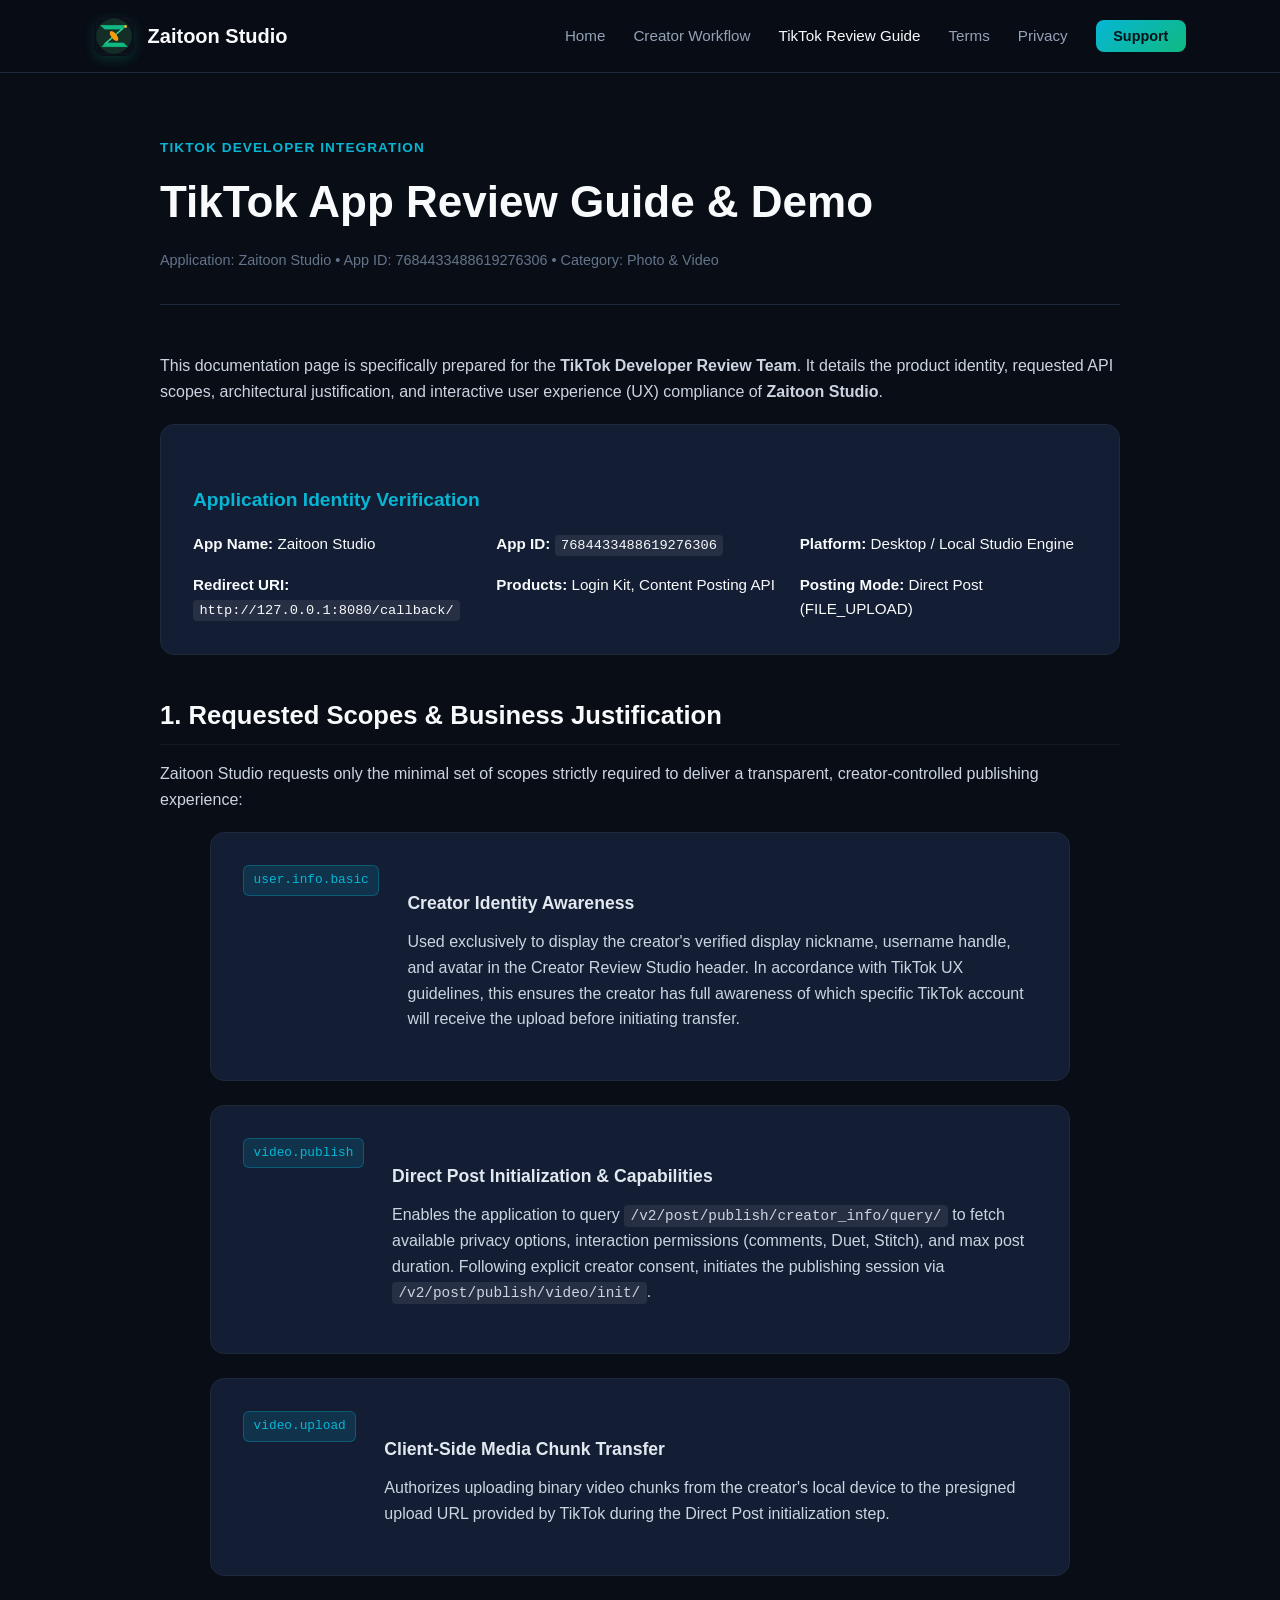
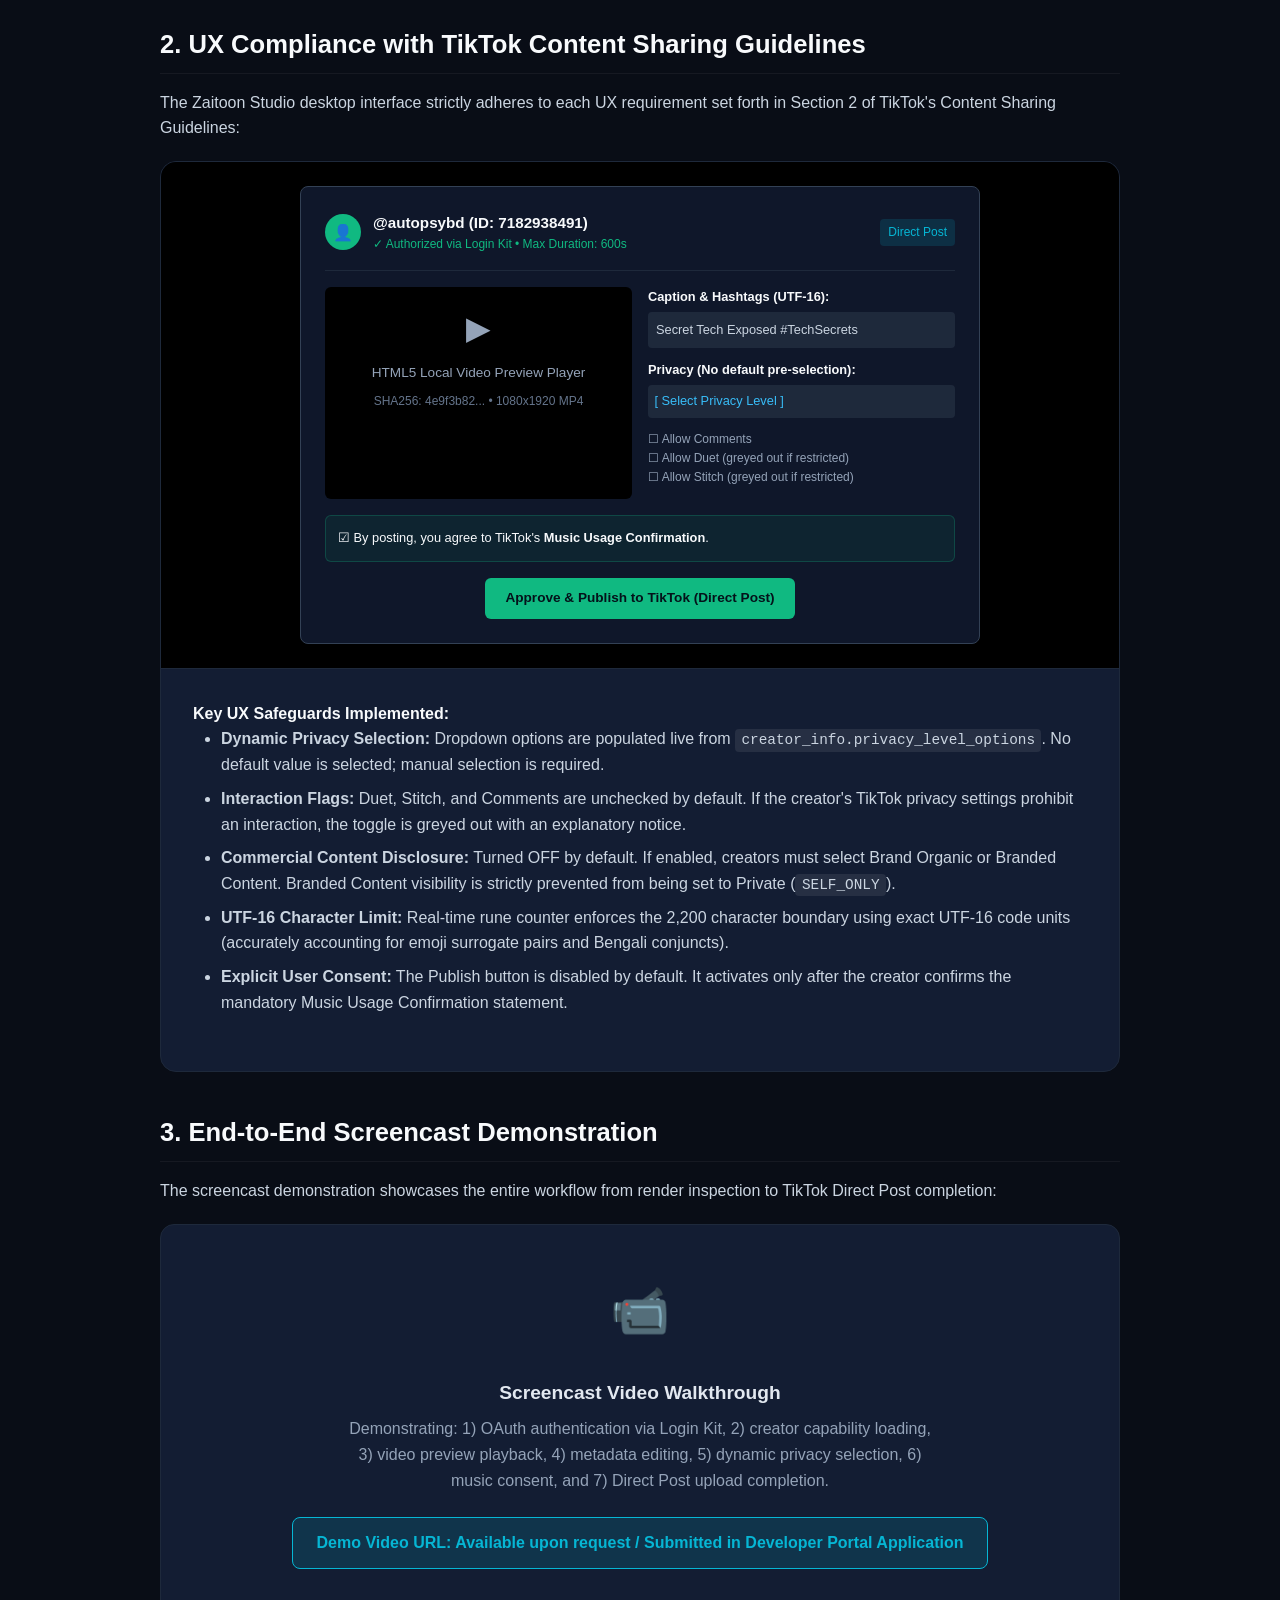
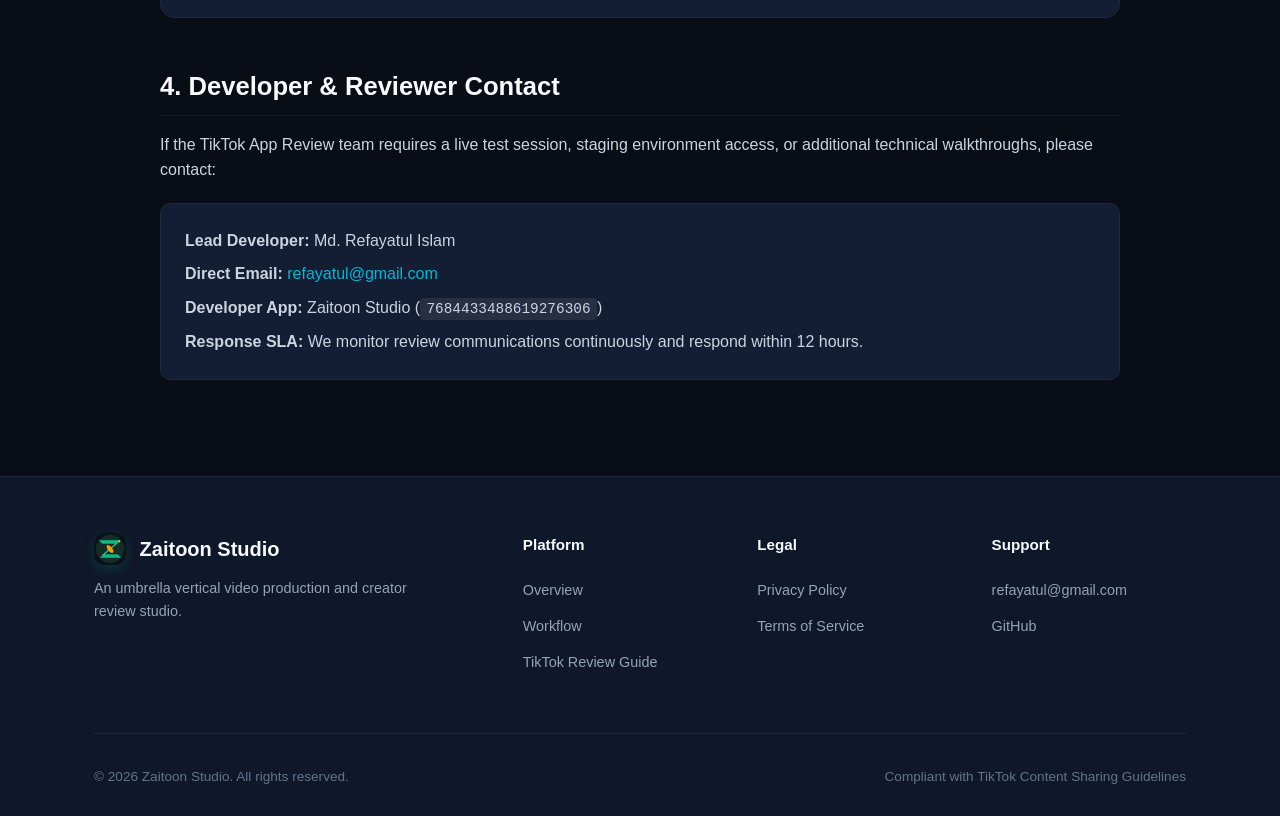
==== review/index.html @ 84d7c18d "feat: initial release of Zaitoon Studio official public website, Terms, Privacy, and TikTok Review h" ====
<!DOCTYPE html>
<html lang="en">
<head>
  <meta charset="UTF-8">
  <meta name="viewport" content="width=device-width, initial-scale=1.0">
  <title>TikTok App Review Guide & Demo — Zaitoon Studio</title>
  <meta name="description" content="Official TikTok App Review Guide, requested scopes justification, and creator review demonstration for Zaitoon Studio (App ID: 7684433488619276306).">
  <link rel="icon" type="image/png" href="/assets/zaitoon_studio_app_icon_1024.png">
  <link rel="stylesheet" href="/css/style.css">
</head>
<body>
  <header class="site-header">
    <div class="container nav-wrap">
      <a href="/" class="brand-link">
        <img src="/assets/zaitoon_studio_app_icon_1024.png" alt="Zaitoon Studio Logo" class="brand-icon">
        <span>Zaitoon Studio</span>
      </a>
      <button class="mobile-toggle" aria-label="Toggle navigation" aria-expanded="false">☰</button>
      <nav>
        <ul class="nav-links">
          <li><a href="/" class="nav-link">Home</a></li>
          <li><a href="/#workflow" class="nav-link">Creator Workflow</a></li>
          <li><a href="/review" class="nav-link active">TikTok Review Guide</a></li>
          <li><a href="/terms" class="nav-link">Terms</a></li>
          <li><a href="/privacy" class="nav-link">Privacy</a></li>
          <li><a href="/#contact" class="nav-link nav-btn">Support</a></li>
        </ul>
      </nav>
    </div>
  </header>

  <main class="container legal-content" style="max-width: 960px;">
    <div class="legal-header">
      <div class="section-tag">TikTok Developer Integration</div>
      <h1>TikTok App Review Guide & Demo</h1>
      <div class="updated-tag">Application: Zaitoon Studio • App ID: 7684433488619276306 • Category: Photo & Video</div>
    </div>

    <div class="legal-body">
      <p>
        This documentation page is specifically prepared for the <strong>TikTok Developer Review Team</strong>. It details the product identity, requested API scopes, architectural justification, and interactive user experience (UX) compliance of <strong>Zaitoon Studio</strong>.
      </p>

      <!-- App Details Card -->
      <div class="feature-card" style="margin-bottom: 2.5rem; background: var(--bg-card);">
        <h3 style="color: var(--accent-cyan); margin-bottom: 1rem;">Application Identity Verification</h3>
        <div style="display: grid; grid-template-columns: repeat(auto-fit, minmax(240px, 1fr)); gap: 1rem; font-size: 0.95rem;">
          <div><strong>App Name:</strong> Zaitoon Studio</div>
          <div><strong>App ID:</strong> <code>7684433488619276306</code></div>
          <div><strong>Platform:</strong> Desktop / Local Studio Engine</div>
          <div><strong>Redirect URI:</strong> <code>http://127.0.0.1:8080/callback/</code></div>
          <div><strong>Products:</strong> Login Kit, Content Posting API</div>
          <div><strong>Posting Mode:</strong> Direct Post (FILE_UPLOAD)</div>
        </div>
      </div>

      <!-- Scopes Justification -->
      <h2 id="scopes">1. Requested Scopes & Business Justification</h2>
      <p>
        Zaitoon Studio requests only the minimal set of scopes strictly required to deliver a transparent, creator-controlled publishing experience:
      </p>

      <div class="workflow-steps" style="margin-bottom: 3rem;">
        <div class="step-item">
          <span class="demo-scope-pill">user.info.basic</span>
          <div class="step-content">
            <h3 style="font-size: 1.1rem;">Creator Identity Awareness</h3>
            <p>
              Used exclusively to display the creator's verified display nickname, username handle, and avatar in the Creator Review Studio header. In accordance with TikTok UX guidelines, this ensures the creator has full awareness of which specific TikTok account will receive the upload before initiating transfer.
            </p>
          </div>
        </div>

        <div class="step-item">
          <span class="demo-scope-pill">video.publish</span>
          <div class="step-content">
            <h3 style="font-size: 1.1rem;">Direct Post Initialization & Capabilities</h3>
            <p>
              Enables the application to query <code>/v2/post/publish/creator_info/query/</code> to fetch available privacy options, interaction permissions (comments, Duet, Stitch), and max post duration. Following explicit creator consent, initiates the publishing session via <code>/v2/post/publish/video/init/</code>.
            </p>
          </div>
        </div>

        <div class="step-item">
          <span class="demo-scope-pill">video.upload</span>
          <div class="step-content">
            <h3 style="font-size: 1.1rem;">Client-Side Media Chunk Transfer</h3>
            <p>
              Authorizes uploading binary video chunks from the creator's local device to the presigned upload URL provided by TikTok during the Direct Post initialization step.
            </p>
          </div>
        </div>
      </div>

      <!-- UX Compliance Details -->
      <h2>2. UX Compliance with TikTok Content Sharing Guidelines</h2>
      <p>
        The Zaitoon Studio desktop interface strictly adheres to each UX requirement set forth in Section 2 of TikTok's Content Sharing Guidelines:
      </p>

      <div class="demo-card">
        <div class="demo-screen-mockup">
          <div style="background: #0f172a; border: 1px solid #334155; border-radius: 8px; padding: 1.5rem; width: 100%; max-width: 680px; text-align: left;">
            <div style="display: flex; justify-content: space-between; align-items: center; border-bottom: 1px solid #1e293b; padding-bottom: 1rem; margin-bottom: 1rem;">
              <div style="display: flex; align-items: center; gap: 0.75rem;">
                <div style="width: 36px; height: 36px; border-radius: 50%; background: #10b981; display: flex; align-items: center; justify-content: center;">👤</div>
                <div>
                  <div style="font-weight: 700; font-size: 0.95rem; color: #f8fafc;">@autopsybd (ID: 7182938491)</div>
                  <div style="font-size: 0.75rem; color: #10b981;">✓ Authorized via Login Kit • Max Duration: 600s</div>
                </div>
              </div>
              <span style="font-size: 0.75rem; background: rgba(6,182,212,0.15); color: #06b6d4; padding: 0.25rem 0.5rem; border-radius: 4px;">Direct Post</span>
            </div>
            
            <div style="display: grid; grid-template-columns: 1fr 1fr; gap: 1rem; font-size: 0.85rem;">
              <div style="background: #000; border-radius: 6px; padding: 1rem; text-align: center; color: #94a3b8;">
                <div style="font-size: 2rem; margin-bottom: 0.5rem;">▶</div>
                <div>HTML5 Local Video Preview Player</div>
                <div style="font-size: 0.75rem; color: #64748b; margin-top: 0.5rem;">SHA256: 4e9f3b82... • 1080x1920 MP4</div>
              </div>
              <div>
                <div style="margin-bottom: 0.75rem;">
                  <label style="display: block; font-weight: 600; font-size: 0.8rem; margin-bottom: 0.25rem;">Caption & Hashtags (UTF-16):</label>
                  <div style="background: #1e293b; padding: 0.5rem; border-radius: 4px; font-size: 0.8rem; color: #cbd5e1;">Secret Tech Exposed #TechSecrets</div>
                </div>
                <div style="margin-bottom: 0.75rem;">
                  <label style="display: block; font-weight: 600; font-size: 0.8rem; margin-bottom: 0.25rem;">Privacy (No default pre-selection):</label>
                  <div style="background: #1e293b; padding: 0.4rem; border-radius: 4px; font-size: 0.8rem; color: #38bdf8;">[ Select Privacy Level ]</div>
                </div>
                <div style="margin-bottom: 0.75rem; font-size: 0.75rem; color: #94a3b8;">
                  <div>☐ Allow Comments</div>
                  <div>☐ Allow Duet (greyed out if restricted)</div>
                  <div>☐ Allow Stitch (greyed out if restricted)</div>
                </div>
              </div>
            </div>

            <div style="background: rgba(16,185,129,0.08); border: 1px solid rgba(16,185,129,0.25); border-radius: 6px; padding: 0.75rem; margin-top: 1rem; font-size: 0.8rem;">
              ☑ By posting, you agree to TikTok's <strong>Music Usage Confirmation</strong>.
            </div>

            <div style="margin-top: 1rem; text-align: center;">
              <span style="display: inline-block; background: #10b981; color: #04121a; font-weight: 700; font-size: 0.85rem; padding: 0.6rem 1.25rem; border-radius: 6px;">
                Approve & Publish to TikTok (Direct Post)
              </span>
            </div>
          </div>
        </div>
        <div class="demo-details">
          <h4>Key UX Safeguards Implemented:</h4>
          <ul>
            <li><strong>Dynamic Privacy Selection:</strong> Dropdown options are populated live from <code>creator_info.privacy_level_options</code>. No default value is selected; manual selection is required.</li>
            <li><strong>Interaction Flags:</strong> Duet, Stitch, and Comments are unchecked by default. If the creator's TikTok privacy settings prohibit an interaction, the toggle is greyed out with an explanatory notice.</li>
            <li><strong>Commercial Content Disclosure:</strong> Turned OFF by default. If enabled, creators must select Brand Organic or Branded Content. Branded Content visibility is strictly prevented from being set to Private (<code>SELF_ONLY</code>).</li>
            <li><strong>UTF-16 Character Limit:</strong> Real-time rune counter enforces the 2,200 character boundary using exact UTF-16 code units (accurately accounting for emoji surrogate pairs and Bengali conjuncts).</li>
            <li><strong>Explicit User Consent:</strong> The Publish button is disabled by default. It activates only after the creator confirms the mandatory Music Usage Confirmation statement.</li>
          </ul>
        </div>
      </div>

      <!-- Screencast Demo Section -->
      <h2 id="demo-video">3. End-to-End Screencast Demonstration</h2>
      <p>
        The screencast demonstration showcases the entire workflow from render inspection to TikTok Direct Post completion:
      </p>

      <div class="feature-card" style="text-align: center; padding: 3rem 2rem; background: var(--bg-card); margin-bottom: 3rem;">
        <div style="font-size: 3rem; margin-bottom: 1rem;">📹</div>
        <h3 style="margin-bottom: 0.5rem;">Screencast Video Walkthrough</h3>
        <p style="color: var(--text-muted); max-width: 600px; margin: 0 auto 1.5rem;">
          Demonstrating: 1) OAuth authentication via Login Kit, 2) creator capability loading, 3) video preview playback, 4) metadata editing, 5) dynamic privacy selection, 6) music consent, and 7) Direct Post upload completion.
        </p>
        <div style="display: inline-block; background: rgba(6,182,212,0.15); border: 1px solid var(--accent-cyan); color: var(--accent-cyan); padding: 0.75rem 1.5rem; border-radius: 8px; font-weight: 600;">
          Demo Video URL: Available upon request / Submitted in Developer Portal Application
        </div>
      </div>

      <!-- Reviewer Contact -->
      <h2>4. Developer & Reviewer Contact</h2>
      <p>
        If the TikTok App Review team requires a live test session, staging environment access, or additional technical walkthroughs, please contact:
      </p>
      <div style="background: var(--bg-card); padding: 1.5rem; border-radius: 10px; border: 1px solid var(--border-color); margin-top: 1rem;">
        <p style="margin-bottom: 0.5rem;"><strong>Lead Developer:</strong> Md. Refayatul Islam</p>
        <p style="margin-bottom: 0.5rem;"><strong>Direct Email:</strong> <a href="mailto:refayatul@gmail.com">refayatul@gmail.com</a></p>
        <p style="margin-bottom: 0.5rem;"><strong>Developer App:</strong> Zaitoon Studio (<code>7684433488619276306</code>)</p>
        <p style="margin-bottom: 0;"><strong>Response SLA:</strong> We monitor review communications continuously and respond within 12 hours.</p>
      </div>
    </div>
  </main>

  <!-- Footer -->
  <footer class="site-footer">
    <div class="container">
      <div class="footer-grid">
        <div class="footer-brand">
          <div class="brand-link" style="margin-bottom: 0.75rem;">
            <img src="/assets/zaitoon_studio_app_icon_1024.png" alt="Zaitoon Studio" class="brand-icon" style="width: 32px; height: 32px;">
            <span>Zaitoon Studio</span>
          </div>
          <p>An umbrella vertical video production and creator review studio.</p>
        </div>

        <div class="footer-col">
          <h5>Platform</h5>
          <ul>
            <li><a href="/#overview">Overview</a></li>
            <li><a href="/#workflow">Workflow</a></li>
            <li><a href="/review">TikTok Review Guide</a></li>
          </ul>
        </div>

        <div class="footer-col">
          <h5>Legal</h5>
          <ul>
            <li><a href="/privacy">Privacy Policy</a></li>
            <li><a href="/terms">Terms of Service</a></li>
          </ul>
        </div>

        <div class="footer-col">
          <h5>Support</h5>
          <ul>
            <li><a href="mailto:refayatul@gmail.com">refayatul@gmail.com</a></li>
            <li><a href="https://github.com/Refayatul/zaitoon-studio" target="_blank" rel="noopener">GitHub</a></li>
          </ul>
        </div>
      </div>

      <div class="footer-bottom">
        <div>© 2026 Zaitoon Studio. All rights reserved.</div>
        <div>Compliant with TikTok Content Sharing Guidelines</div>
      </div>
    </div>
  </footer>

  <script src="/js/main.js"></script>
</body>
</html>
---- css/style.css ----
/* Zaitoon Studio — Modern Creator Suite Stylesheet */

:root {
  --bg-primary: #090d16;
  --bg-secondary: #0f172a;
  --bg-card: #131d33;
  --bg-card-hover: #1a2744;
  --border-color: #1e293b;
  --border-focus: #38bdf8;
  --text-main: #f8fafc;
  --text-muted: #94a3b8;
  --text-dim: #64748b;
  --accent-cyan: #06b6d4;
  --accent-emerald: #10b981;
  --accent-indigo: #6366f1;
  --accent-gradient: linear-gradient(135deg, #06b6d4 0%, #10b981 100%);
  --font-sans: -apple-system, BlinkMacSystemFont, "Segoe UI", Roboto, Helvetica, Arial, sans-serif;
  --font-mono: ui-monospace, SFMono-Regular, Menlo, Monaco, Consolas, monospace;
  --container-max: 1140px;
}

*, *::before, *::after {
  box-sizing: border-box;
  margin: 0;
  padding: 0;
}

body {
  background-color: var(--bg-primary);
  color: var(--text-main);
  font-family: var(--font-sans);
  line-height: 1.6;
  -webkit-font-smoothing: antialiased;
  min-height: 100vh;
  display: flex;
  flex-direction: column;
}

a {
  color: var(--accent-cyan);
  text-decoration: none;
  transition: color 0.2s ease;
}

a:hover {
  color: #38bdf8;
}

.container {
  width: 100%;
  max-width: var(--container-max);
  margin: 0 auto;
  padding: 0 1.5rem;
}

/* Header & Nav */
.site-header {
  background-color: rgba(9, 13, 22, 0.85);
  backdrop-filter: blur(12px);
  border-bottom: 1px solid var(--border-color);
  position: sticky;
  top: 0;
  z-index: 100;
}

.nav-wrap {
  display: flex;
  align-items: center;
  justify-content: space-between;
  height: 72px;
}

.brand-link {
  display: flex;
  align-items: center;
  gap: 0.85rem;
  font-weight: 700;
  font-size: 1.25rem;
  color: var(--text-main);
}

.brand-icon {
  width: 40px;
  height: 40px;
  border-radius: 10px;
  object-fit: cover;
  box-shadow: 0 4px 12px rgba(16, 185, 129, 0.2);
}

.nav-links {
  display: flex;
  align-items: center;
  gap: 1.75rem;
  list-style: none;
}

.nav-link {
  color: var(--text-muted);
  font-size: 0.95rem;
  font-weight: 500;
  transition: color 0.2s;
}

.nav-link:hover, .nav-link.active {
  color: var(--text-main);
}

.nav-btn {
  background: var(--accent-gradient);
  color: #04121a !important;
  font-weight: 600;
  padding: 0.5rem 1.1rem;
  border-radius: 8px;
  font-size: 0.9rem;
  transition: opacity 0.2s ease, transform 0.2s ease;
}

.nav-btn:hover {
  opacity: 0.95;
  transform: translateY(-1px);
}

.mobile-toggle {
  display: none;
  background: transparent;
  border: none;
  color: var(--text-main);
  font-size: 1.5rem;
  cursor: pointer;
}

/* Hero Section */
.hero-section {
  padding: 5rem 0 4rem;
  text-align: center;
  background: radial-gradient(circle at top, rgba(6, 182, 212, 0.12) 0%, transparent 65%);
}

.hero-badge {
  display: inline-flex;
  align-items: center;
  gap: 0.5rem;
  padding: 0.4rem 1rem;
  background: rgba(16, 185, 129, 0.1);
  border: 1px solid rgba(16, 185, 129, 0.3);
  border-radius: 999px;
  color: var(--accent-emerald);
  font-size: 0.85rem;
  font-weight: 600;
  margin-bottom: 1.5rem;
}

.hero-title {
  font-size: 3rem;
  font-weight: 800;
  line-height: 1.2;
  margin-bottom: 1.25rem;
  letter-spacing: -0.02em;
}

.gradient-text {
  background: var(--accent-gradient);
  -webkit-background-clip: text;
  -webkit-text-fill-color: transparent;
}

.hero-subtitle {
  font-size: 1.2rem;
  color: var(--text-muted);
  max-width: 740px;
  margin: 0 auto 2.25rem;
  font-weight: 400;
}

.hero-cta-group {
  display: flex;
  align-items: center;
  justify-content: center;
  gap: 1rem;
  flex-wrap: wrap;
}

.btn-primary {
  background: var(--accent-gradient);
  color: #04121a;
  font-weight: 700;
  padding: 0.85rem 1.85rem;
  border-radius: 10px;
  font-size: 1rem;
  transition: all 0.2s ease;
  display: inline-flex;
  align-items: center;
  gap: 0.5rem;
}

.btn-primary:hover {
  opacity: 0.95;
  transform: translateY(-2px);
  color: #04121a;
}

.btn-secondary {
  background: var(--bg-card);
  border: 1px solid var(--border-color);
  color: var(--text-main);
  font-weight: 600;
  padding: 0.85rem 1.85rem;
  border-radius: 10px;
  font-size: 1rem;
  transition: all 0.2s ease;
}

.btn-secondary:hover {
  background: var(--bg-card-hover);
  border-color: #334155;
  color: var(--text-main);
}

/* Feature Grid */
.section {
  padding: 4.5rem 0;
  border-top: 1px solid var(--border-color);
}

.section-header {
  text-align: center;
  margin-bottom: 3.5rem;
}

.section-tag {
  color: var(--accent-cyan);
  font-size: 0.85rem;
  font-weight: 700;
  text-transform: uppercase;
  letter-spacing: 0.08em;
  margin-bottom: 0.5rem;
}

.section-title {
  font-size: 2.2rem;
  font-weight: 700;
  margin-bottom: 0.75rem;
  letter-spacing: -0.01em;
}

.section-desc {
  color: var(--text-muted);
  font-size: 1.05rem;
  max-width: 650px;
  margin: 0 auto;
}

.grid-3 {
  display: grid;
  grid-template-columns: repeat(auto-fit, minmax(320px, 1fr));
  gap: 1.75rem;
}

.grid-2 {
  display: grid;
  grid-template-columns: repeat(auto-fit, minmax(400px, 1fr));
  gap: 2rem;
}

.feature-card {
  background: var(--bg-card);
  border: 1px solid var(--border-color);
  border-radius: 14px;
  padding: 2rem;
  transition: transform 0.2s ease, border-color 0.2s ease;
}

.feature-card:hover {
  transform: translateY(-4px);
  border-color: rgba(6, 182, 212, 0.4);
}

.card-icon {
  width: 48px;
  height: 48px;
  border-radius: 12px;
  background: rgba(6, 182, 212, 0.1);
  display: flex;
  align-items: center;
  justify-content: center;
  font-size: 1.5rem;
  margin-bottom: 1.25rem;
}

.feature-card h3 {
  font-size: 1.25rem;
  margin-bottom: 0.6rem;
  color: var(--text-main);
}

.feature-card p {
  color: var(--text-muted);
  font-size: 0.95rem;
}

/* Workflow Step List */
.workflow-steps {
  display: flex;
  flex-direction: column;
  gap: 1.5rem;
  max-width: 860px;
  margin: 0 auto;
}

.step-item {
  display: flex;
  gap: 1.5rem;
  background: var(--bg-card);
  border: 1px solid var(--border-color);
  border-radius: 14px;
  padding: 1.75rem;
  align-items: flex-start;
}

.step-number {
  background: var(--accent-gradient);
  color: #04121a;
  font-weight: 800;
  width: 40px;
  height: 40px;
  border-radius: 10px;
  display: flex;
  align-items: center;
  justify-content: center;
  flex-shrink: 0;
  font-size: 1.1rem;
}

.step-content h3 {
  font-size: 1.2rem;
  margin-bottom: 0.4rem;
}

.step-content p {
  color: var(--text-muted);
  font-size: 0.95rem;
}

/* Compliance Badge Box */
.compliance-box {
  background: rgba(16, 185, 129, 0.05);
  border: 1px solid rgba(16, 185, 129, 0.25);
  border-radius: 14px;
  padding: 2.25rem;
  margin-top: 3rem;
  display: flex;
  align-items: center;
  gap: 2rem;
}

.compliance-icon {
  font-size: 3rem;
  flex-shrink: 0;
}

.compliance-info h4 {
  font-size: 1.3rem;
  color: var(--accent-emerald);
  margin-bottom: 0.5rem;
}

.compliance-info p {
  color: var(--text-muted);
  font-size: 0.95rem;
}

/* Legal & Doc Layout */
.legal-content {
  padding: 4rem 0 6rem;
  max-width: 820px;
  margin: 0 auto;
}

.legal-header {
  margin-bottom: 3rem;
  border-bottom: 1px solid var(--border-color);
  padding-bottom: 2rem;
}

.legal-header h1 {
  font-size: 2.75rem;
  font-weight: 800;
  margin-bottom: 0.75rem;
}

.legal-header .updated-tag {
  color: var(--text-dim);
  font-size: 0.9rem;
}

.legal-body h2 {
  font-size: 1.6rem;
  margin: 2.5rem 0 1rem;
  color: var(--text-main);
  border-bottom: 1px solid rgba(255, 255, 255, 0.05);
  padding-bottom: 0.5rem;
}

.legal-body h3 {
  font-size: 1.2rem;
  margin: 1.75rem 0 0.75rem;
  color: #e2e8f0;
}

.legal-body p {
  color: #cbd5e1;
  font-size: 1rem;
  margin-bottom: 1.25rem;
}

.legal-body ul, .legal-body ol {
  margin-bottom: 1.5rem;
  padding-left: 1.75rem;
  color: #cbd5e1;
}

.legal-body li {
  margin-bottom: 0.5rem;
}

.legal-body code {
  font-family: var(--font-mono);
  background: rgba(255, 255, 255, 0.08);
  padding: 0.2rem 0.4rem;
  border-radius: 4px;
  font-size: 0.9em;
}

/* Review Demonstration Page UI */
.demo-card {
  background: var(--bg-card);
  border: 1px solid var(--border-color);
  border-radius: 16px;
  overflow: hidden;
  margin-bottom: 2.5rem;
}

.demo-screen-mockup {
  background: #000;
  padding: 1.5rem;
  border-bottom: 1px solid var(--border-color);
  display: flex;
  justify-content: center;
}

.demo-screen-mockup img, .demo-screen-mockup video {
  max-width: 100%;
  border-radius: 8px;
  box-shadow: 0 12px 36px rgba(0,0,0,0.6);
}

.demo-details {
  padding: 2rem;
}

.demo-scope-pill {
  display: inline-block;
  background: rgba(6, 182, 212, 0.15);
  color: var(--accent-cyan);
  border: 1px solid rgba(6, 182, 212, 0.3);
  font-family: var(--font-mono);
  font-size: 0.8rem;
  padding: 0.25rem 0.6rem;
  border-radius: 6px;
  margin: 0.25rem;
}

/* Contact Box */
.contact-box {
  background: var(--bg-card);
  border: 1px solid var(--border-color);
  border-radius: 14px;
  padding: 2.5rem;
  text-align: center;
  max-width: 680px;
  margin: 0 auto;
}

/* Footer */
.site-footer {
  margin-top: auto;
  background: var(--bg-secondary);
  border-top: 1px solid var(--border-color);
  padding: 3.5rem 0 2rem;
}

.footer-grid {
  display: grid;
  grid-template-columns: 2fr 1fr 1fr 1fr;
  gap: 2.5rem;
  margin-bottom: 3rem;
}

.footer-brand p {
  color: var(--text-muted);
  font-size: 0.9rem;
  margin-top: 0.75rem;
  max-width: 320px;
}

.footer-col h5 {
  color: var(--text-main);
  font-size: 0.95rem;
  font-weight: 700;
  margin-bottom: 1.25rem;
}

.footer-col ul {
  list-style: none;
}

.footer-col li {
  margin-bottom: 0.65rem;
}

.footer-col a {
  color: var(--text-muted);
  font-size: 0.9rem;
}

.footer-col a:hover {
  color: var(--text-main);
}

.footer-bottom {
  border-top: 1px solid var(--border-color);
  padding-top: 2rem;
  display: flex;
  justify-content: space-between;
  align-items: center;
  color: var(--text-dim);
  font-size: 0.85rem;
}

/* Mobile Responsive */
@media (max-width: 768px) {
  .hero-title {
    font-size: 2.25rem;
  }
  .nav-links {
    display: none;
    position: absolute;
    top: 72px;
    left: 0;
    width: 100%;
    background: var(--bg-secondary);
    border-bottom: 1px solid var(--border-color);
    flex-direction: column;
    padding: 1.5rem;
    gap: 1.25rem;
  }
  .nav-links.open {
    display: flex;
  }
  .mobile-toggle {
    display: block;
  }
  .footer-grid {
    grid-template-columns: 1fr;
    gap: 2rem;
  }
  .footer-bottom {
    flex-direction: column;
    gap: 1rem;
    text-align: center;
  }
  .compliance-box {
    flex-direction: column;
    text-align: center;
  }
}
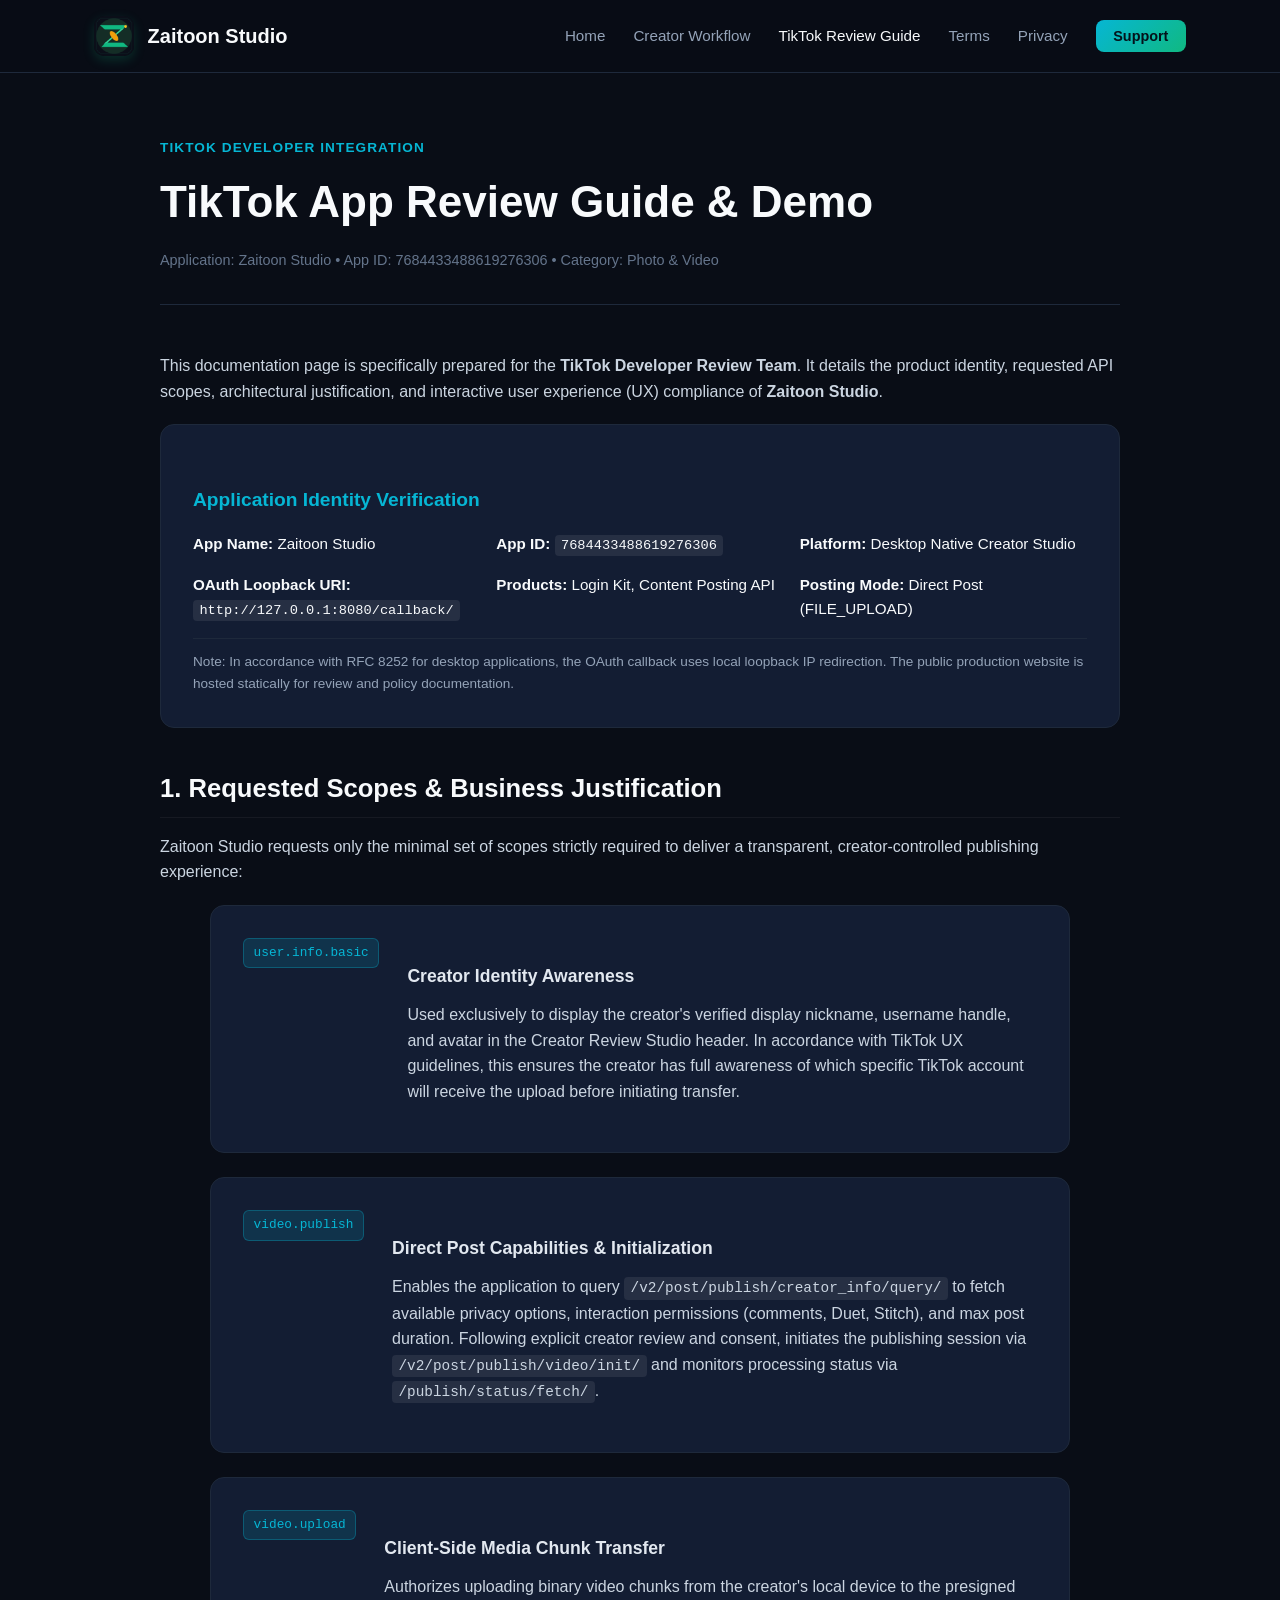
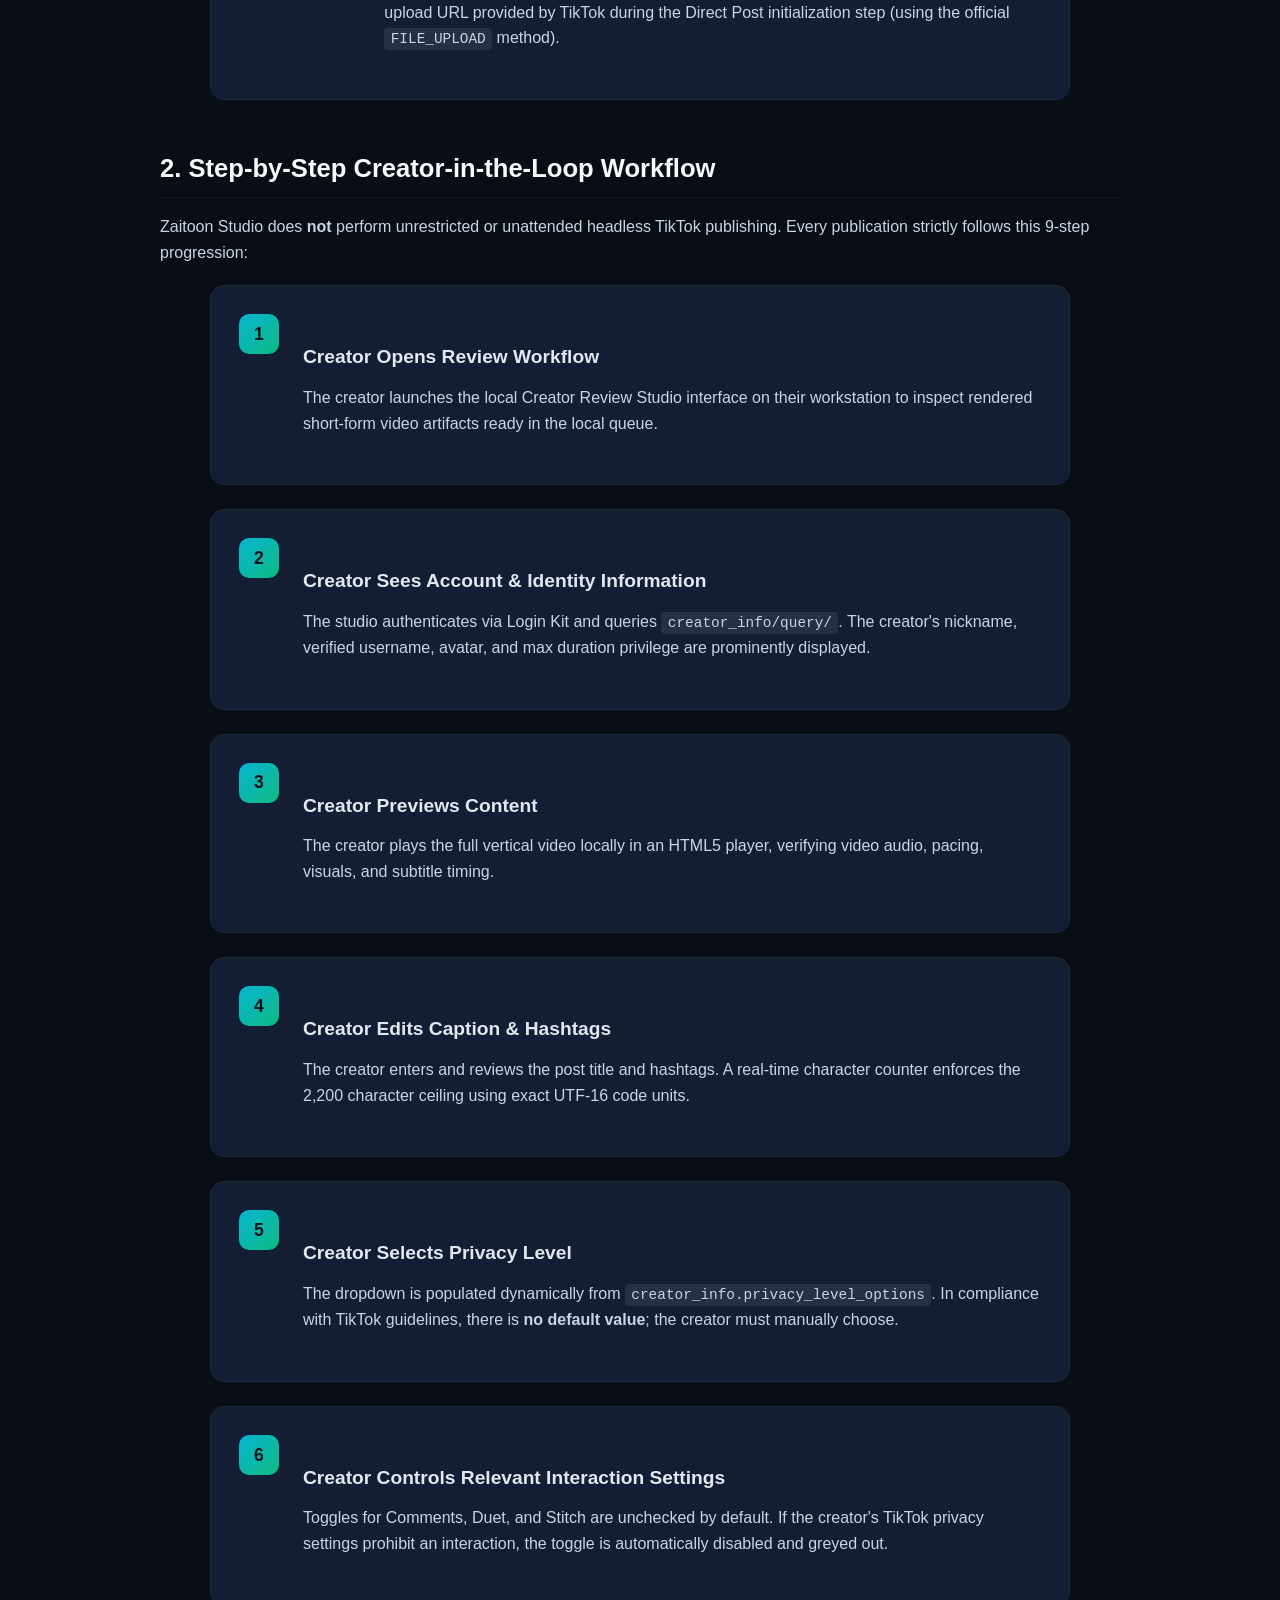
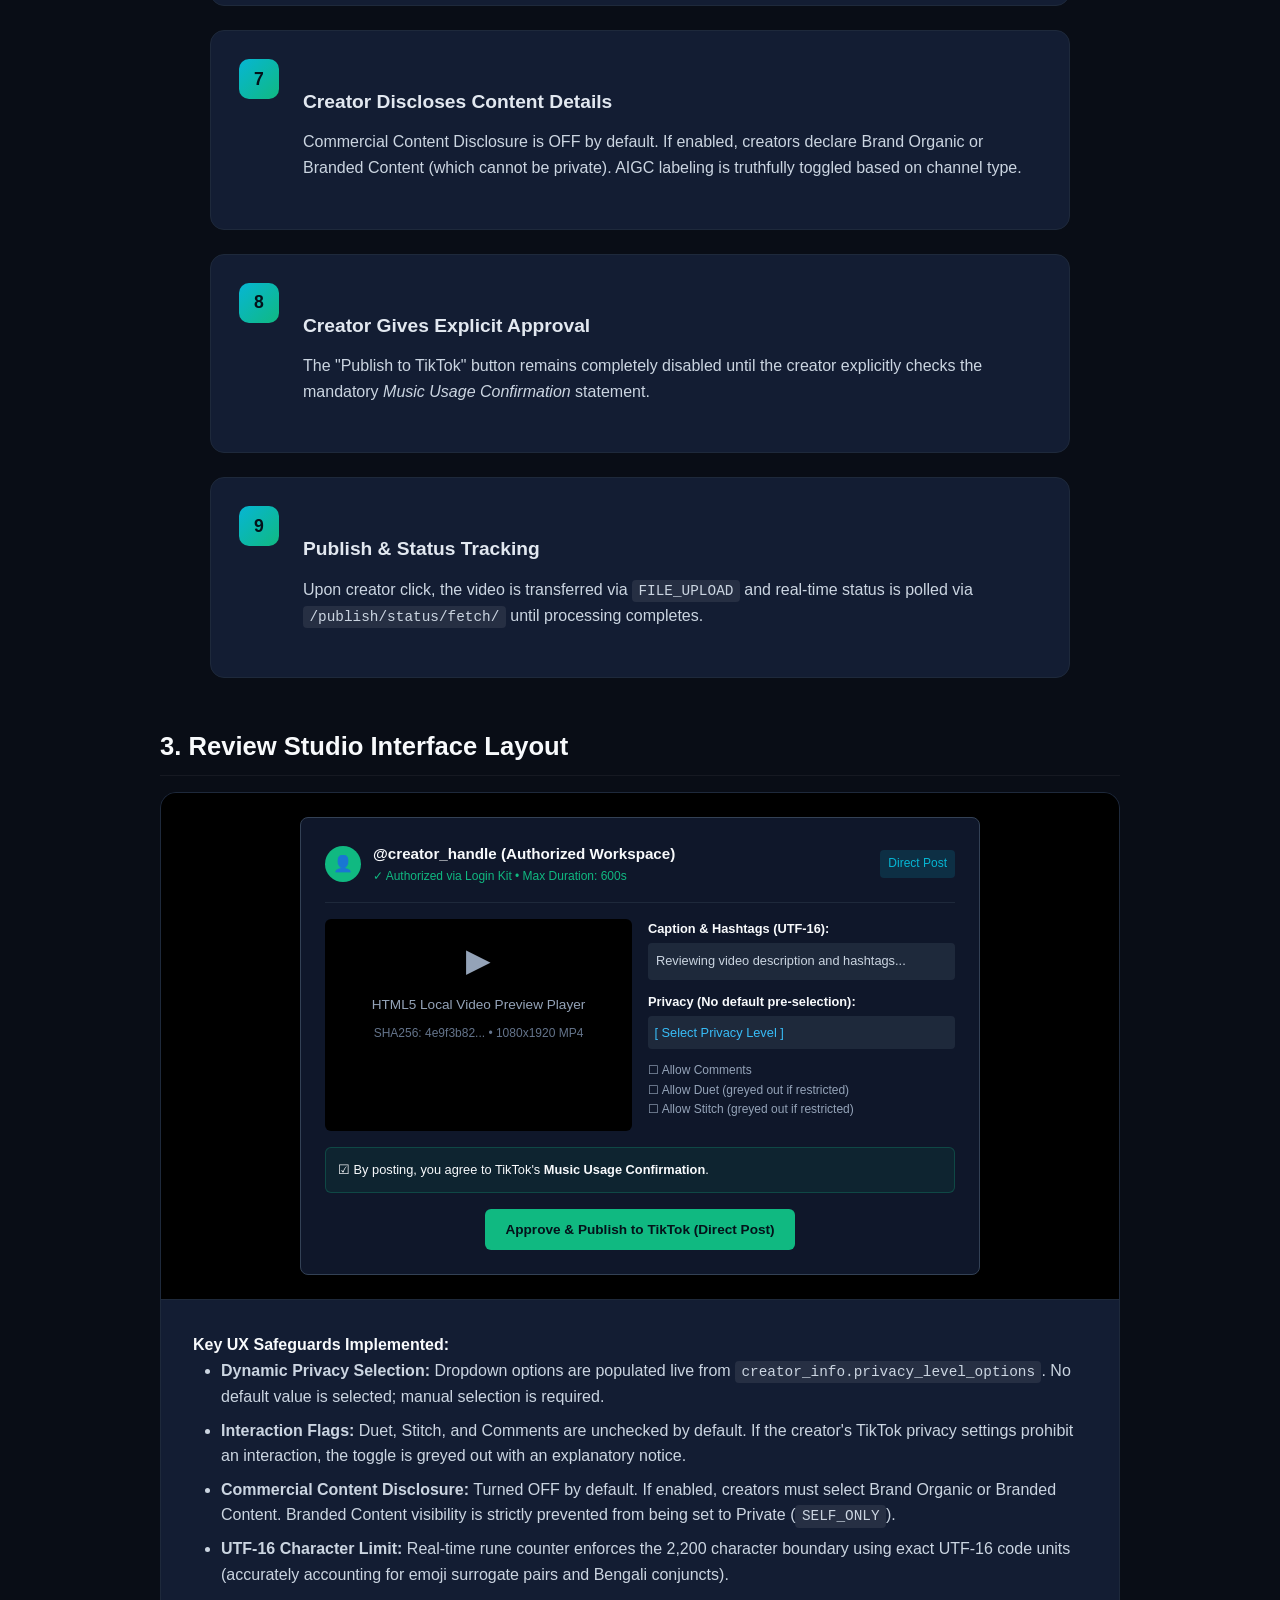
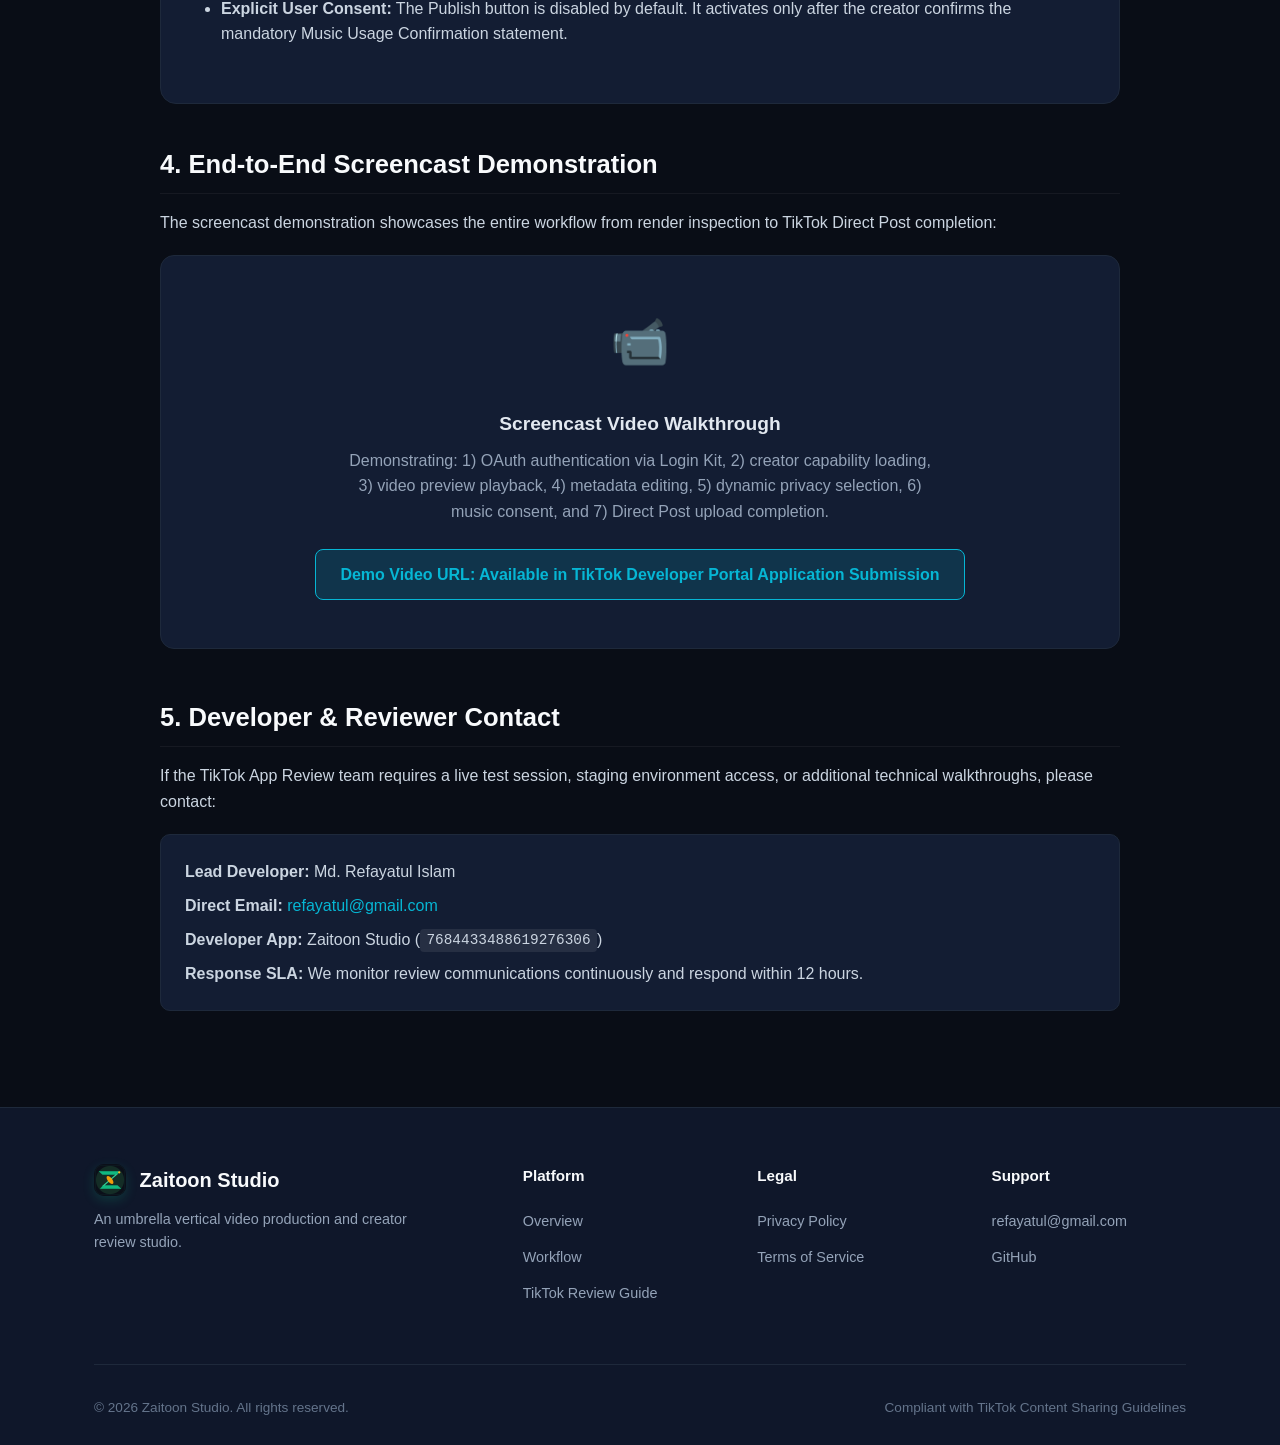
==== commit bf0a8107: "feat: complete TikTok reviewer guide, clean routing, and 7-suite verification" ====
--- a/review/index.html
+++ b/review/index.html
@@ -47,10 +47,13 @@
         <div style="display: grid; grid-template-columns: repeat(auto-fit, minmax(240px, 1fr)); gap: 1rem; font-size: 0.95rem;">
           <div><strong>App Name:</strong> Zaitoon Studio</div>
           <div><strong>App ID:</strong> <code>7684433488619276306</code></div>
-          <div><strong>Platform:</strong> Desktop / Local Studio Engine</div>
-          <div><strong>Redirect URI:</strong> <code>http://127.0.0.1:8080/callback/</code></div>
+          <div><strong>Platform:</strong> Desktop Native Creator Studio</div>
+          <div><strong>OAuth Loopback URI:</strong> <code>http://127.0.0.1:8080/callback/</code></div>
           <div><strong>Products:</strong> Login Kit, Content Posting API</div>
           <div><strong>Posting Mode:</strong> Direct Post (FILE_UPLOAD)</div>
+        </div>
+        <div style="margin-top: 1rem; padding-top: 0.75rem; border-top: 1px solid var(--border-color); font-size: 0.85rem; color: var(--text-muted);">
+          Note: In accordance with RFC 8252 for desktop applications, the OAuth callback uses local loopback IP redirection. The public production website is hosted statically for review and policy documentation.
         </div>
       </div>
 
@@ -74,9 +77,9 @@
         <div class="step-item">
           <span class="demo-scope-pill">video.publish</span>
           <div class="step-content">
-            <h3 style="font-size: 1.1rem;">Direct Post Initialization & Capabilities</h3>
+            <h3 style="font-size: 1.1rem;">Direct Post Capabilities & Initialization</h3>
             <p>
-              Enables the application to query <code>/v2/post/publish/creator_info/query/</code> to fetch available privacy options, interaction permissions (comments, Duet, Stitch), and max post duration. Following explicit creator consent, initiates the publishing session via <code>/v2/post/publish/video/init/</code>.
+              Enables the application to query <code>/v2/post/publish/creator_info/query/</code> to fetch available privacy options, interaction permissions (comments, Duet, Stitch), and max post duration. Following explicit creator review and consent, initiates the publishing session via <code>/v2/post/publish/video/init/</code> and monitors processing status via <code>/publish/status/fetch/</code>.
             </p>
           </div>
         </div>
@@ -86,18 +89,94 @@
           <div class="step-content">
             <h3 style="font-size: 1.1rem;">Client-Side Media Chunk Transfer</h3>
             <p>
-              Authorizes uploading binary video chunks from the creator's local device to the presigned upload URL provided by TikTok during the Direct Post initialization step.
+              Authorizes uploading binary video chunks from the creator's local device to the presigned upload URL provided by TikTok during the Direct Post initialization step (using the official <code>FILE_UPLOAD</code> method).
             </p>
           </div>
         </div>
       </div>
 
-      <!-- UX Compliance Details -->
-      <h2>2. UX Compliance with TikTok Content Sharing Guidelines</h2>
-      <p>
-        The Zaitoon Studio desktop interface strictly adheres to each UX requirement set forth in Section 2 of TikTok's Content Sharing Guidelines:
-      </p>
-
+      <!-- The 9-Step Creator-in-the-Loop Progression -->
+      <h2>2. Step-by-Step Creator-in-the-Loop Workflow</h2>
+      <p>
+        Zaitoon Studio does <strong>not</strong> perform unrestricted or unattended headless TikTok publishing. Every publication strictly follows this 9-step progression:
+      </p>
+
+      <div class="workflow-steps" style="margin-bottom: 3rem;">
+        <div class="step-item">
+          <div class="step-number">1</div>
+          <div class="step-content">
+            <h3>Creator Opens Review Workflow</h3>
+            <p>The creator launches the local Creator Review Studio interface on their workstation to inspect rendered short-form video artifacts ready in the local queue.</p>
+          </div>
+        </div>
+
+        <div class="step-item">
+          <div class="step-number">2</div>
+          <div class="step-content">
+            <h3>Creator Sees Account & Identity Information</h3>
+            <p>The studio authenticates via Login Kit and queries <code>creator_info/query/</code>. The creator's nickname, verified username, avatar, and max duration privilege are prominently displayed.</p>
+          </div>
+        </div>
+
+        <div class="step-item">
+          <div class="step-number">3</div>
+          <div class="step-content">
+            <h3>Creator Previews Content</h3>
+            <p>The creator plays the full vertical video locally in an HTML5 player, verifying video audio, pacing, visuals, and subtitle timing.</p>
+          </div>
+        </div>
+
+        <div class="step-item">
+          <div class="step-number">4</div>
+          <div class="step-content">
+            <h3>Creator Edits Caption & Hashtags</h3>
+            <p>The creator enters and reviews the post title and hashtags. A real-time character counter enforces the 2,200 character ceiling using exact UTF-16 code units.</p>
+          </div>
+        </div>
+
+        <div class="step-item">
+          <div class="step-number">5</div>
+          <div class="step-content">
+            <h3>Creator Selects Privacy Level</h3>
+            <p>The dropdown is populated dynamically from <code>creator_info.privacy_level_options</code>. In compliance with TikTok guidelines, there is <strong>no default value</strong>; the creator must manually choose.</p>
+          </div>
+        </div>
+
+        <div class="step-item">
+          <div class="step-number">6</div>
+          <div class="step-content">
+            <h3>Creator Controls Relevant Interaction Settings</h3>
+            <p>Toggles for Comments, Duet, and Stitch are unchecked by default. If the creator's TikTok privacy settings prohibit an interaction, the toggle is automatically disabled and greyed out.</p>
+          </div>
+        </div>
+
+        <div class="step-item">
+          <div class="step-number">7</div>
+          <div class="step-content">
+            <h3>Creator Discloses Content Details</h3>
+            <p>Commercial Content Disclosure is OFF by default. If enabled, creators declare Brand Organic or Branded Content (which cannot be private). AIGC labeling is truthfully toggled based on channel type.</p>
+          </div>
+        </div>
+
+        <div class="step-item">
+          <div class="step-number">8</div>
+          <div class="step-content">
+            <h3>Creator Gives Explicit Approval</h3>
+            <p>The "Publish to TikTok" button remains completely disabled until the creator explicitly checks the mandatory <em>Music Usage Confirmation</em> statement.</p>
+          </div>
+        </div>
+
+        <div class="step-item">
+          <div class="step-number">9</div>
+          <div class="step-content">
+            <h3>Publish & Status Tracking</h3>
+            <p>Upon creator click, the video is transferred via <code>FILE_UPLOAD</code> and real-time status is polled via <code>/publish/status/fetch/</code> until processing completes.</p>
+          </div>
+        </div>
+      </div>
+
+      <!-- UX Compliance Mockup -->
+      <h2>3. Review Studio Interface Layout</h2>
       <div class="demo-card">
         <div class="demo-screen-mockup">
           <div style="background: #0f172a; border: 1px solid #334155; border-radius: 8px; padding: 1.5rem; width: 100%; max-width: 680px; text-align: left;">
@@ -105,7 +184,7 @@
               <div style="display: flex; align-items: center; gap: 0.75rem;">
                 <div style="width: 36px; height: 36px; border-radius: 50%; background: #10b981; display: flex; align-items: center; justify-content: center;">👤</div>
                 <div>
-                  <div style="font-weight: 700; font-size: 0.95rem; color: #f8fafc;">@autopsybd (ID: 7182938491)</div>
+                  <div style="font-weight: 700; font-size: 0.95rem; color: #f8fafc;">@creator_handle (Authorized Workspace)</div>
                   <div style="font-size: 0.75rem; color: #10b981;">✓ Authorized via Login Kit • Max Duration: 600s</div>
                 </div>
               </div>
@@ -121,7 +200,7 @@
               <div>
                 <div style="margin-bottom: 0.75rem;">
                   <label style="display: block; font-weight: 600; font-size: 0.8rem; margin-bottom: 0.25rem;">Caption & Hashtags (UTF-16):</label>
-                  <div style="background: #1e293b; padding: 0.5rem; border-radius: 4px; font-size: 0.8rem; color: #cbd5e1;">Secret Tech Exposed #TechSecrets</div>
+                  <div style="background: #1e293b; padding: 0.5rem; border-radius: 4px; font-size: 0.8rem; color: #cbd5e1;">Reviewing video description and hashtags...</div>
                 </div>
                 <div style="margin-bottom: 0.75rem;">
                   <label style="display: block; font-weight: 600; font-size: 0.8rem; margin-bottom: 0.25rem;">Privacy (No default pre-selection):</label>
@@ -159,7 +238,7 @@
       </div>
 
       <!-- Screencast Demo Section -->
-      <h2 id="demo-video">3. End-to-End Screencast Demonstration</h2>
+      <h2 id="demo-video">4. End-to-End Screencast Demonstration</h2>
       <p>
         The screencast demonstration showcases the entire workflow from render inspection to TikTok Direct Post completion:
       </p>
@@ -171,12 +250,12 @@
           Demonstrating: 1) OAuth authentication via Login Kit, 2) creator capability loading, 3) video preview playback, 4) metadata editing, 5) dynamic privacy selection, 6) music consent, and 7) Direct Post upload completion.
         </p>
         <div style="display: inline-block; background: rgba(6,182,212,0.15); border: 1px solid var(--accent-cyan); color: var(--accent-cyan); padding: 0.75rem 1.5rem; border-radius: 8px; font-weight: 600;">
-          Demo Video URL: Available upon request / Submitted in Developer Portal Application
+          Demo Video URL: Available in TikTok Developer Portal Application Submission
         </div>
       </div>
 
       <!-- Reviewer Contact -->
-      <h2>4. Developer & Reviewer Contact</h2>
+      <h2>5. Developer & Reviewer Contact</h2>
       <p>
         If the TikTok App Review team requires a live test session, staging environment access, or additional technical walkthroughs, please contact:
       </p>
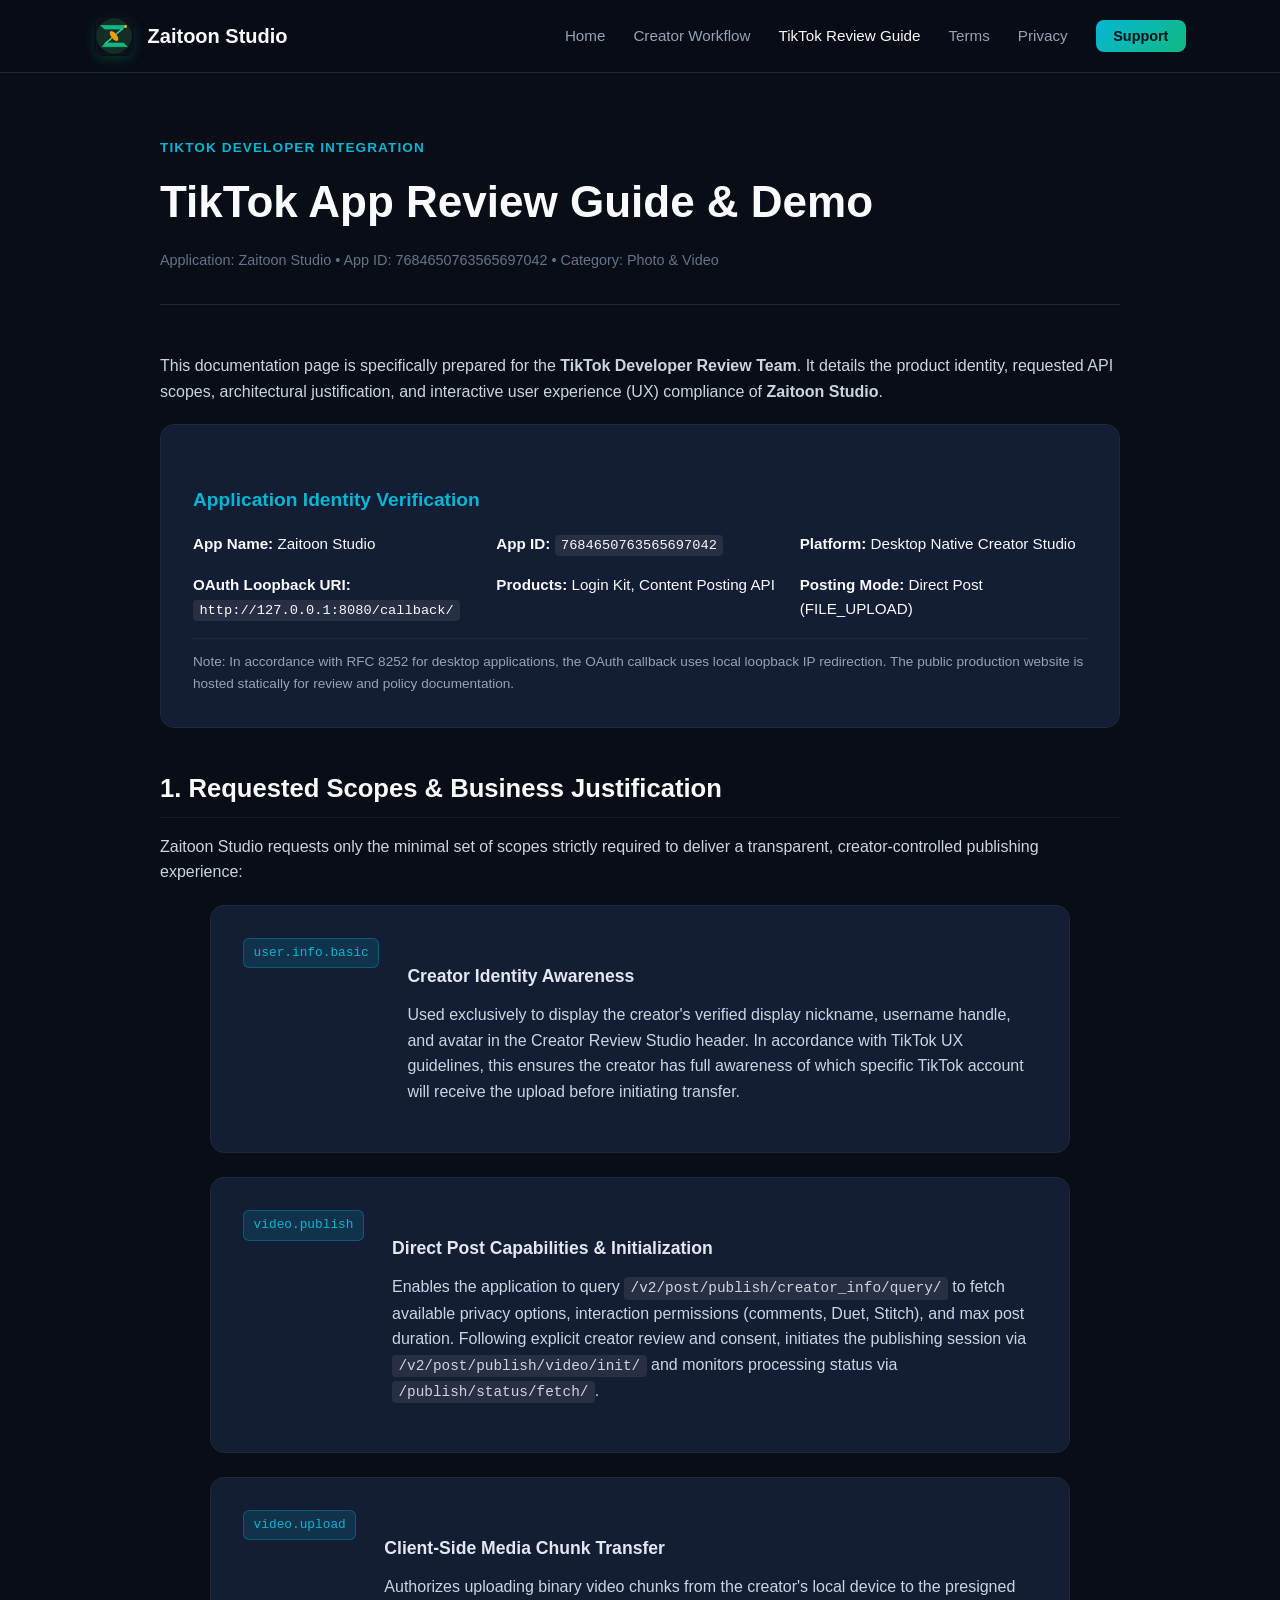
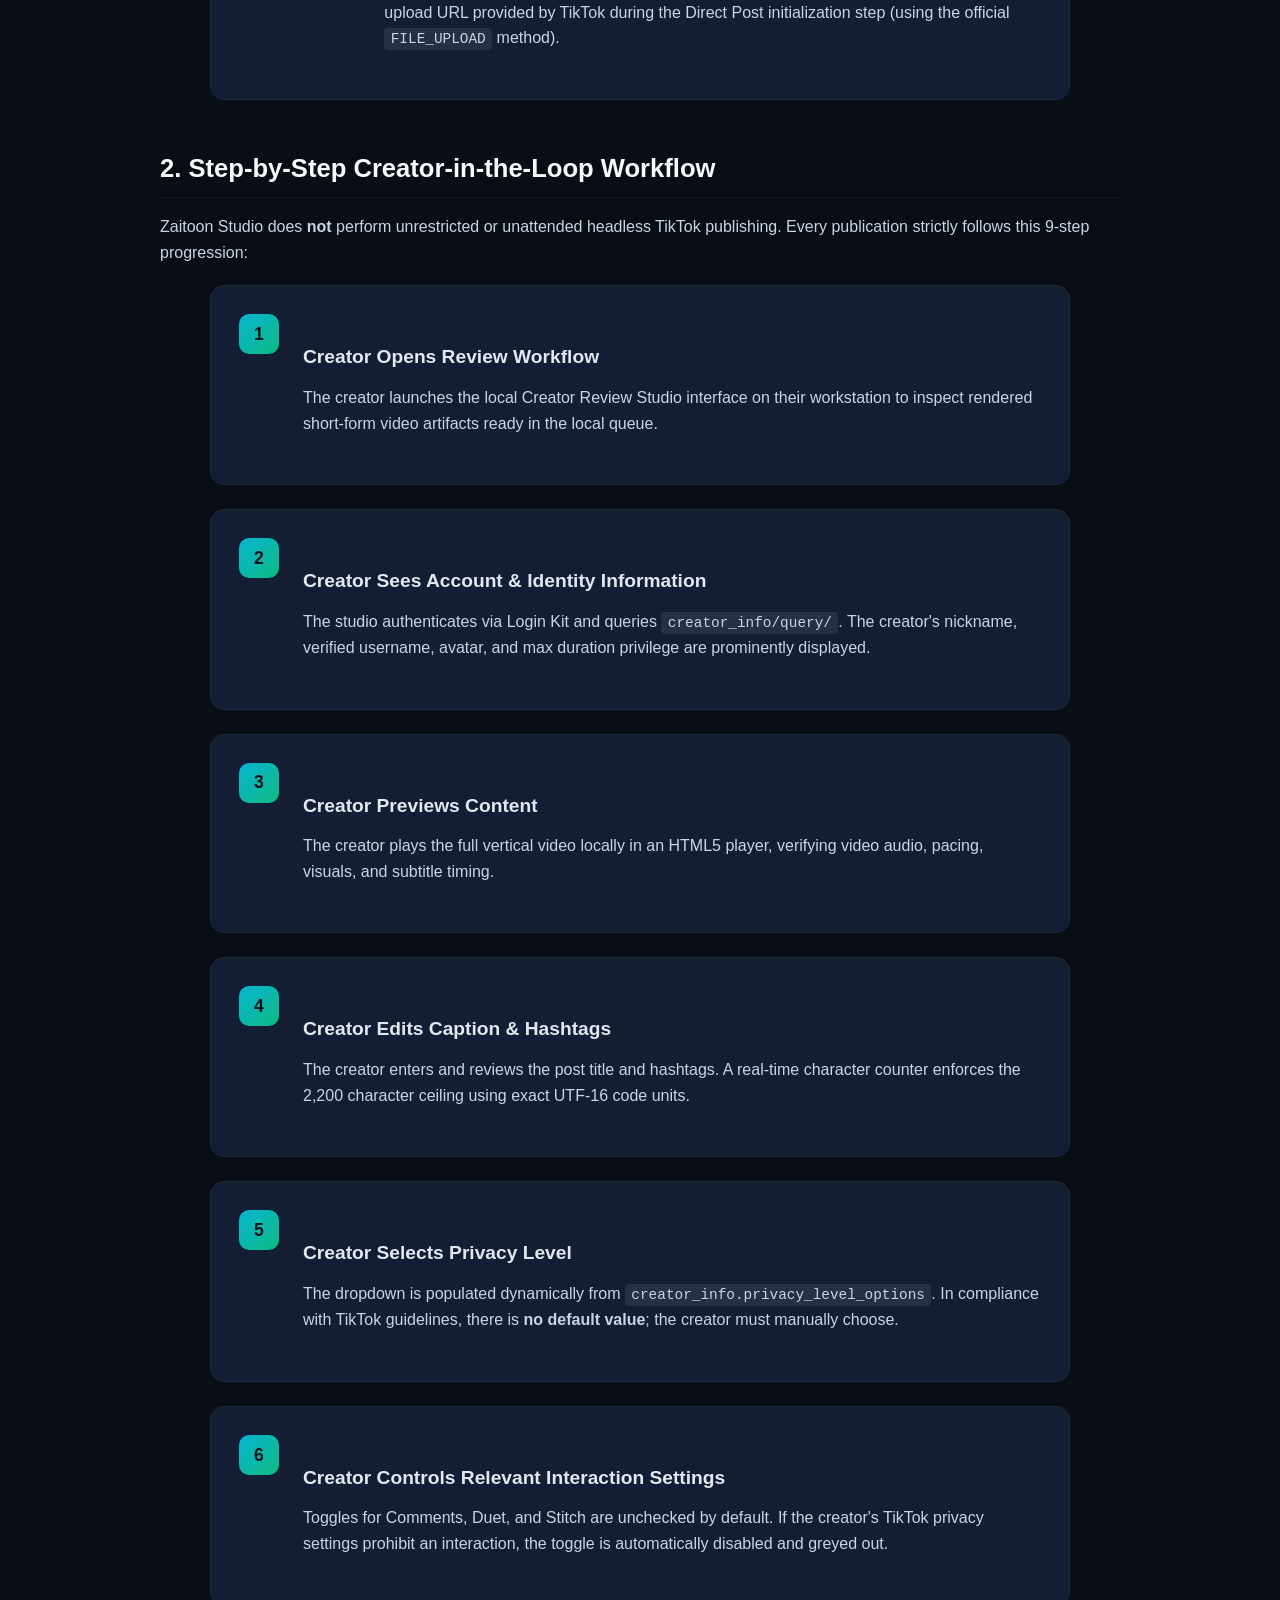
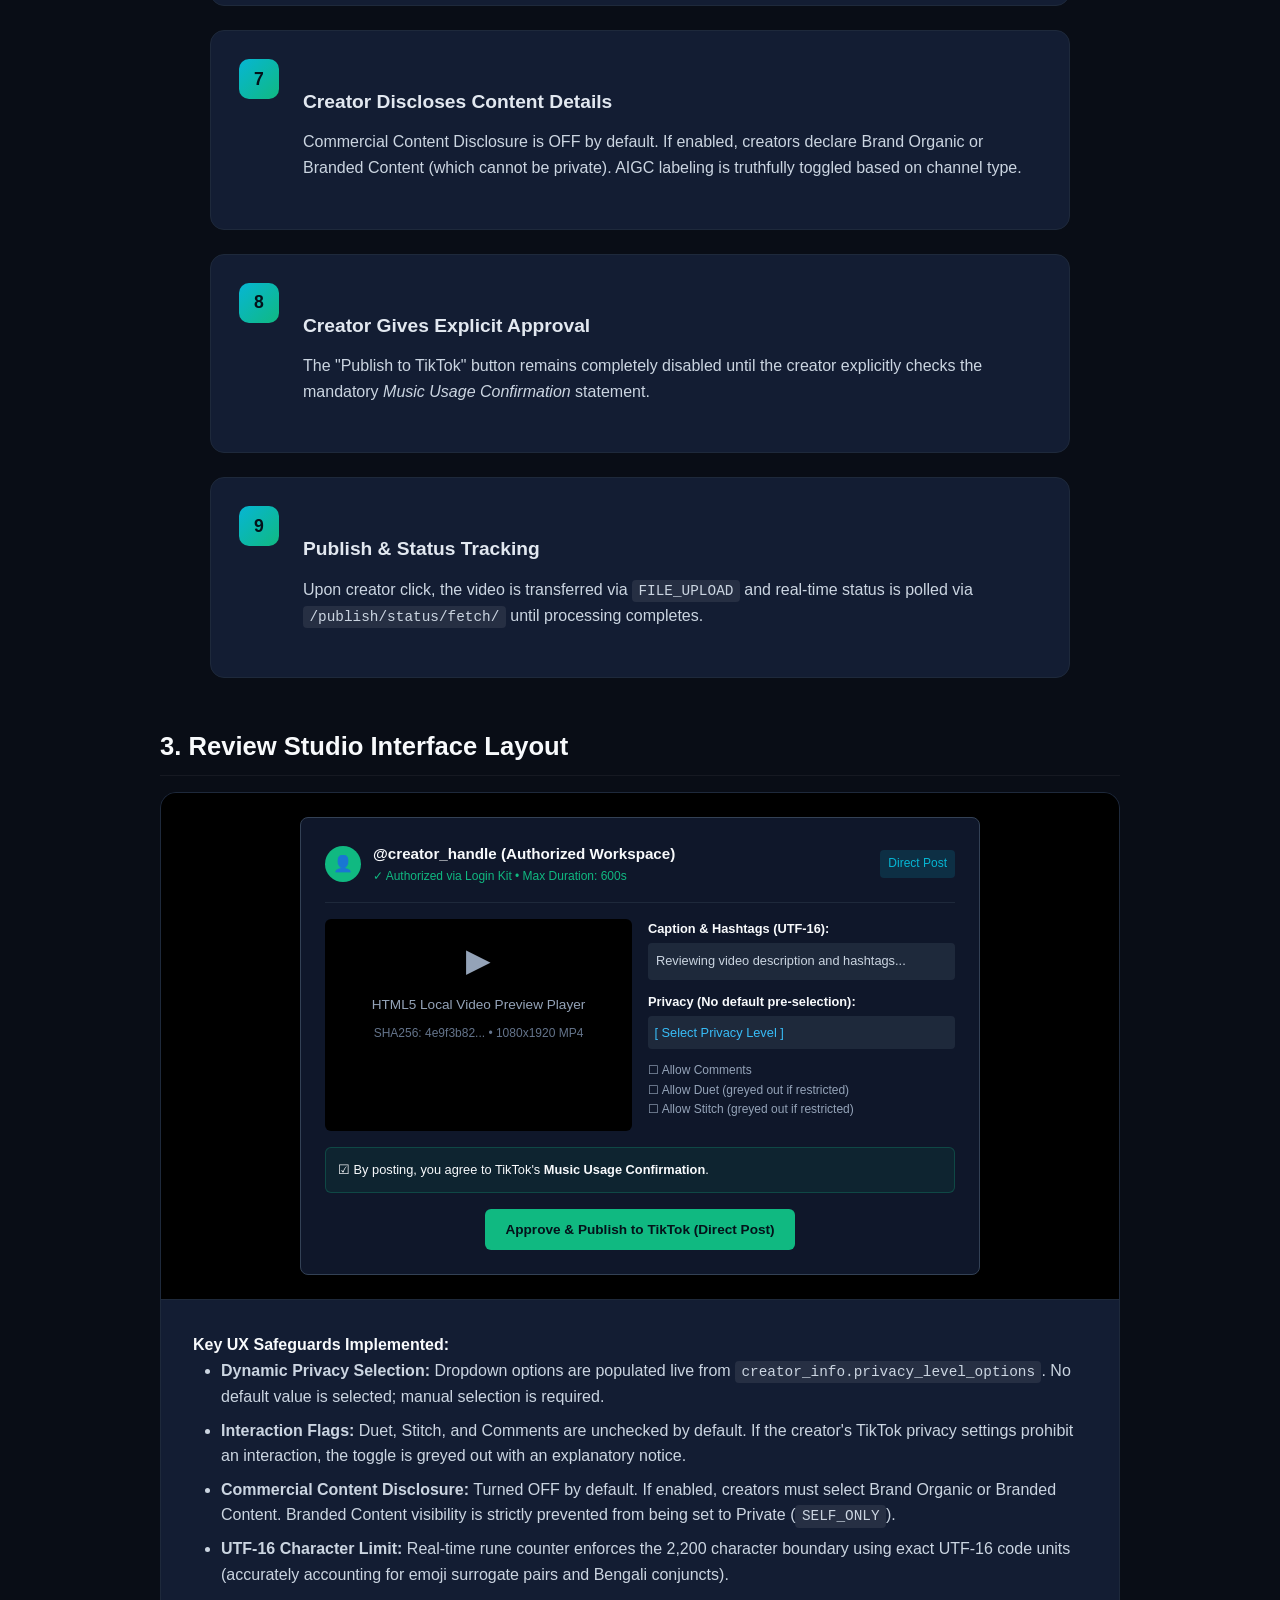
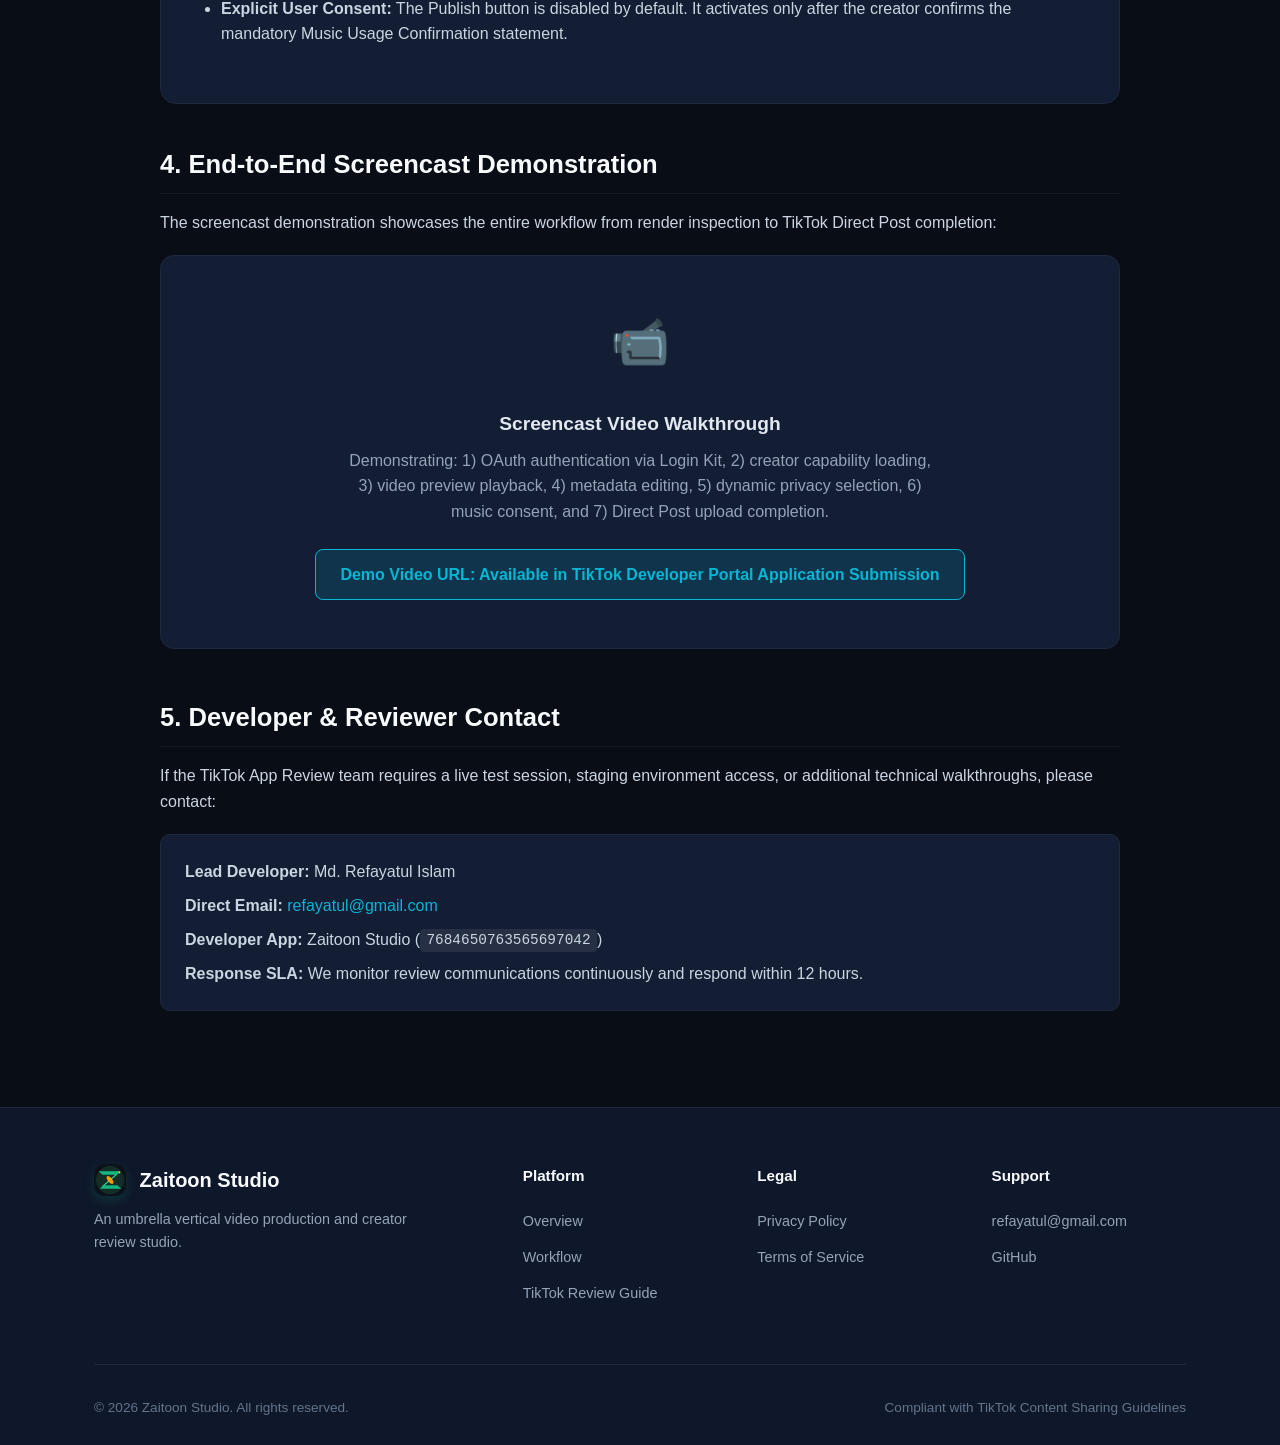
==== commit 3ec1e5da: "docs: update TikTok App ID to 7684650763565697042" ====
--- a/review/index.html
+++ b/review/index.html
@@ -4,7 +4,7 @@
   <meta charset="UTF-8">
   <meta name="viewport" content="width=device-width, initial-scale=1.0">
   <title>TikTok App Review Guide & Demo — Zaitoon Studio</title>
-  <meta name="description" content="Official TikTok App Review Guide, requested scopes justification, and creator review demonstration for Zaitoon Studio (App ID: 7684433488619276306).">
+  <meta name="description" content="Official TikTok App Review Guide, requested scopes justification, and creator review demonstration for Zaitoon Studio (App ID: 7684650763565697042).">
   <link rel="icon" type="image/png" href="/assets/zaitoon_studio_app_icon_1024.png">
   <link rel="stylesheet" href="/css/style.css">
 </head>
@@ -33,7 +33,7 @@
     <div class="legal-header">
       <div class="section-tag">TikTok Developer Integration</div>
       <h1>TikTok App Review Guide & Demo</h1>
-      <div class="updated-tag">Application: Zaitoon Studio • App ID: 7684433488619276306 • Category: Photo & Video</div>
+      <div class="updated-tag">Application: Zaitoon Studio • App ID: 7684650763565697042 • Category: Photo & Video</div>
     </div>
 
     <div class="legal-body">
@@ -46,7 +46,7 @@
         <h3 style="color: var(--accent-cyan); margin-bottom: 1rem;">Application Identity Verification</h3>
         <div style="display: grid; grid-template-columns: repeat(auto-fit, minmax(240px, 1fr)); gap: 1rem; font-size: 0.95rem;">
           <div><strong>App Name:</strong> Zaitoon Studio</div>
-          <div><strong>App ID:</strong> <code>7684433488619276306</code></div>
+          <div><strong>App ID:</strong> <code>7684650763565697042</code></div>
           <div><strong>Platform:</strong> Desktop Native Creator Studio</div>
           <div><strong>OAuth Loopback URI:</strong> <code>http://127.0.0.1:8080/callback/</code></div>
           <div><strong>Products:</strong> Login Kit, Content Posting API</div>
@@ -262,7 +262,7 @@
       <div style="background: var(--bg-card); padding: 1.5rem; border-radius: 10px; border: 1px solid var(--border-color); margin-top: 1rem;">
         <p style="margin-bottom: 0.5rem;"><strong>Lead Developer:</strong> Md. Refayatul Islam</p>
         <p style="margin-bottom: 0.5rem;"><strong>Direct Email:</strong> <a href="mailto:refayatul@gmail.com">refayatul@gmail.com</a></p>
-        <p style="margin-bottom: 0.5rem;"><strong>Developer App:</strong> Zaitoon Studio (<code>7684433488619276306</code>)</p>
+        <p style="margin-bottom: 0.5rem;"><strong>Developer App:</strong> Zaitoon Studio (<code>7684650763565697042</code>)</p>
         <p style="margin-bottom: 0;"><strong>Response SLA:</strong> We monitor review communications continuously and respond within 12 hours.</p>
       </div>
     </div>
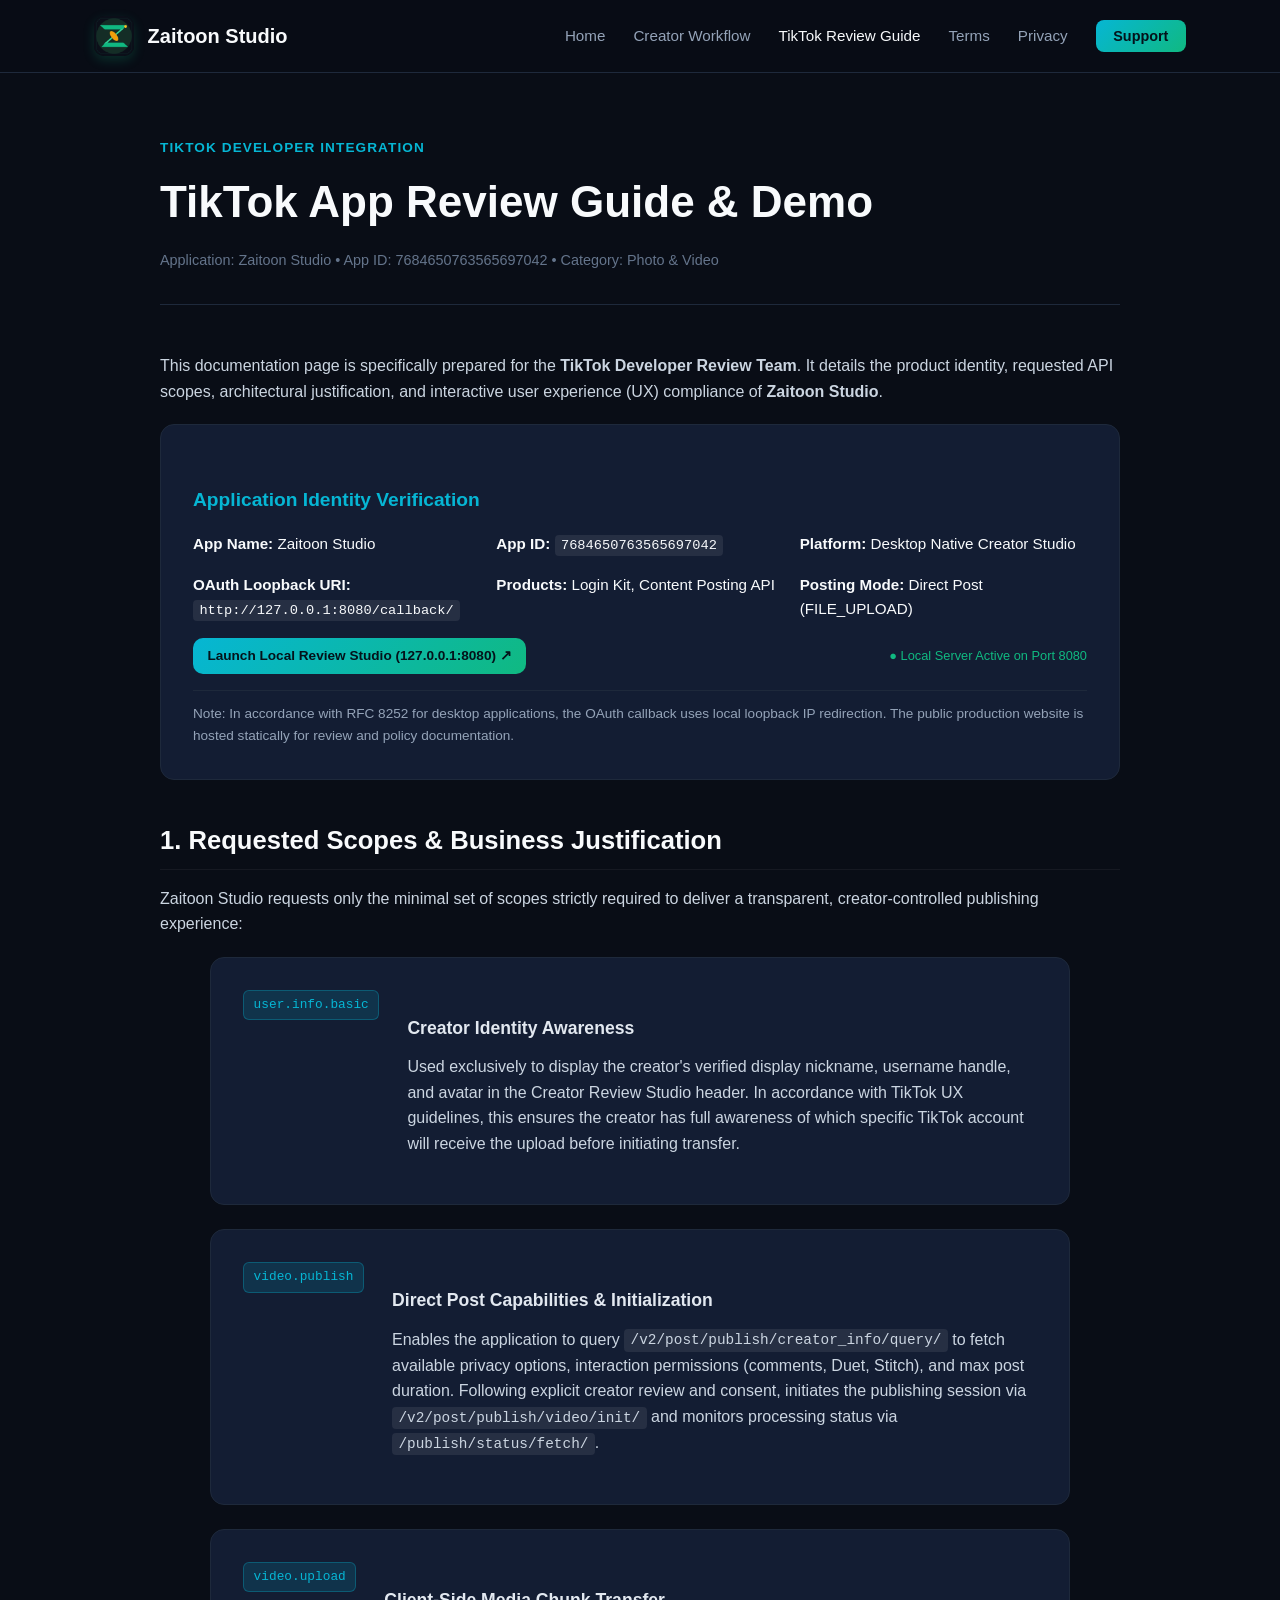
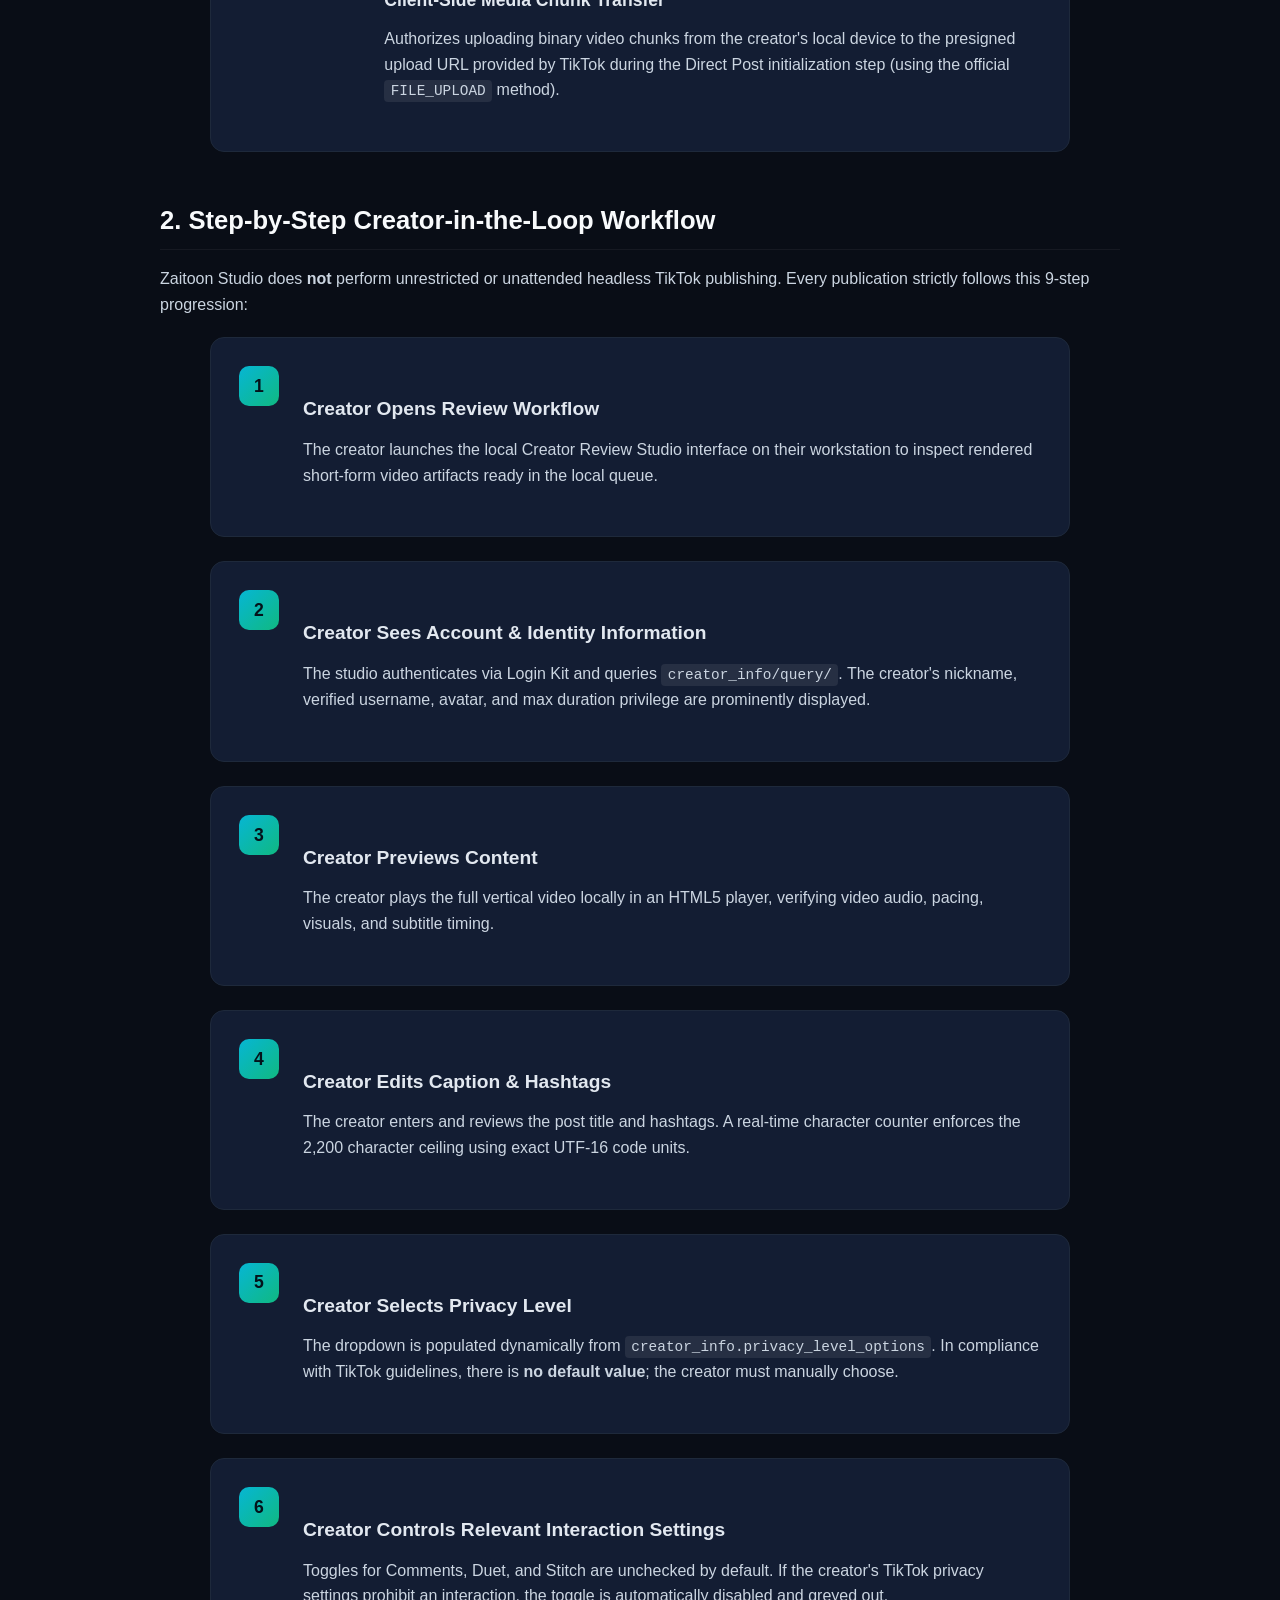
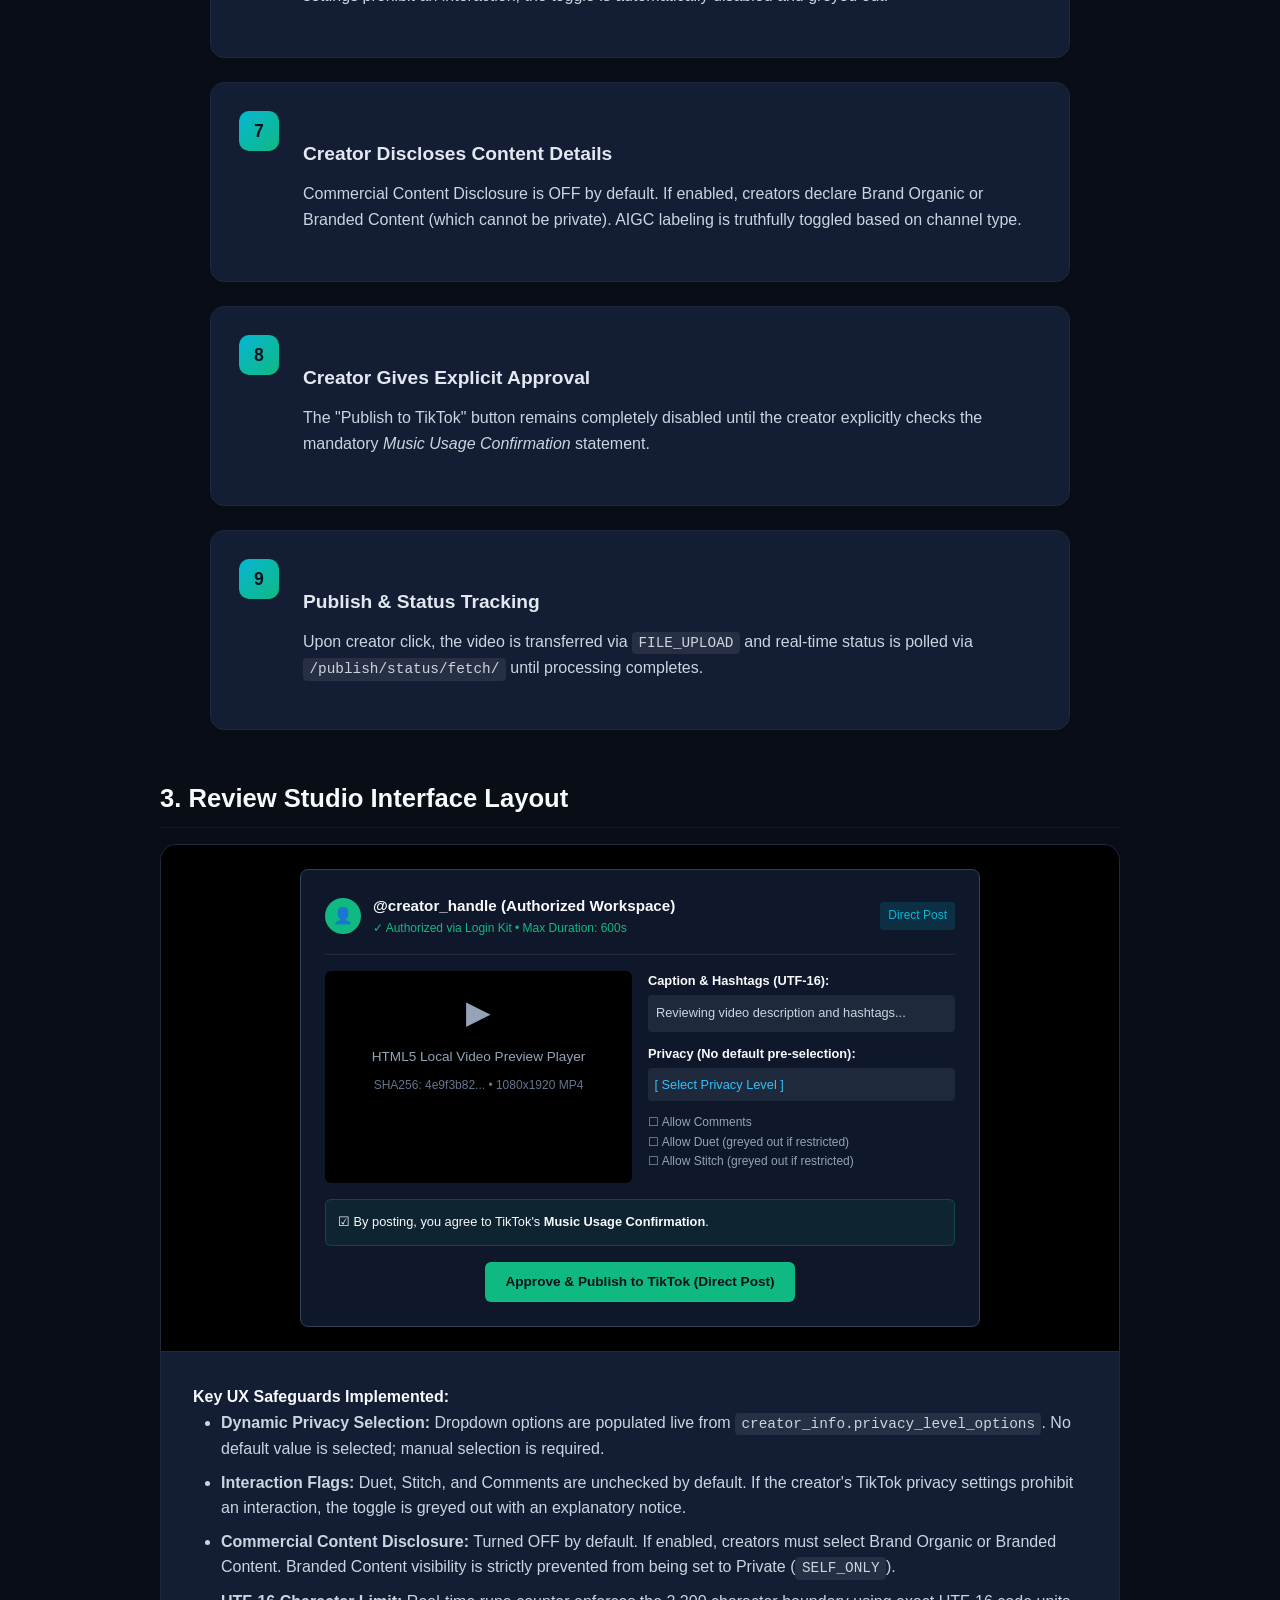
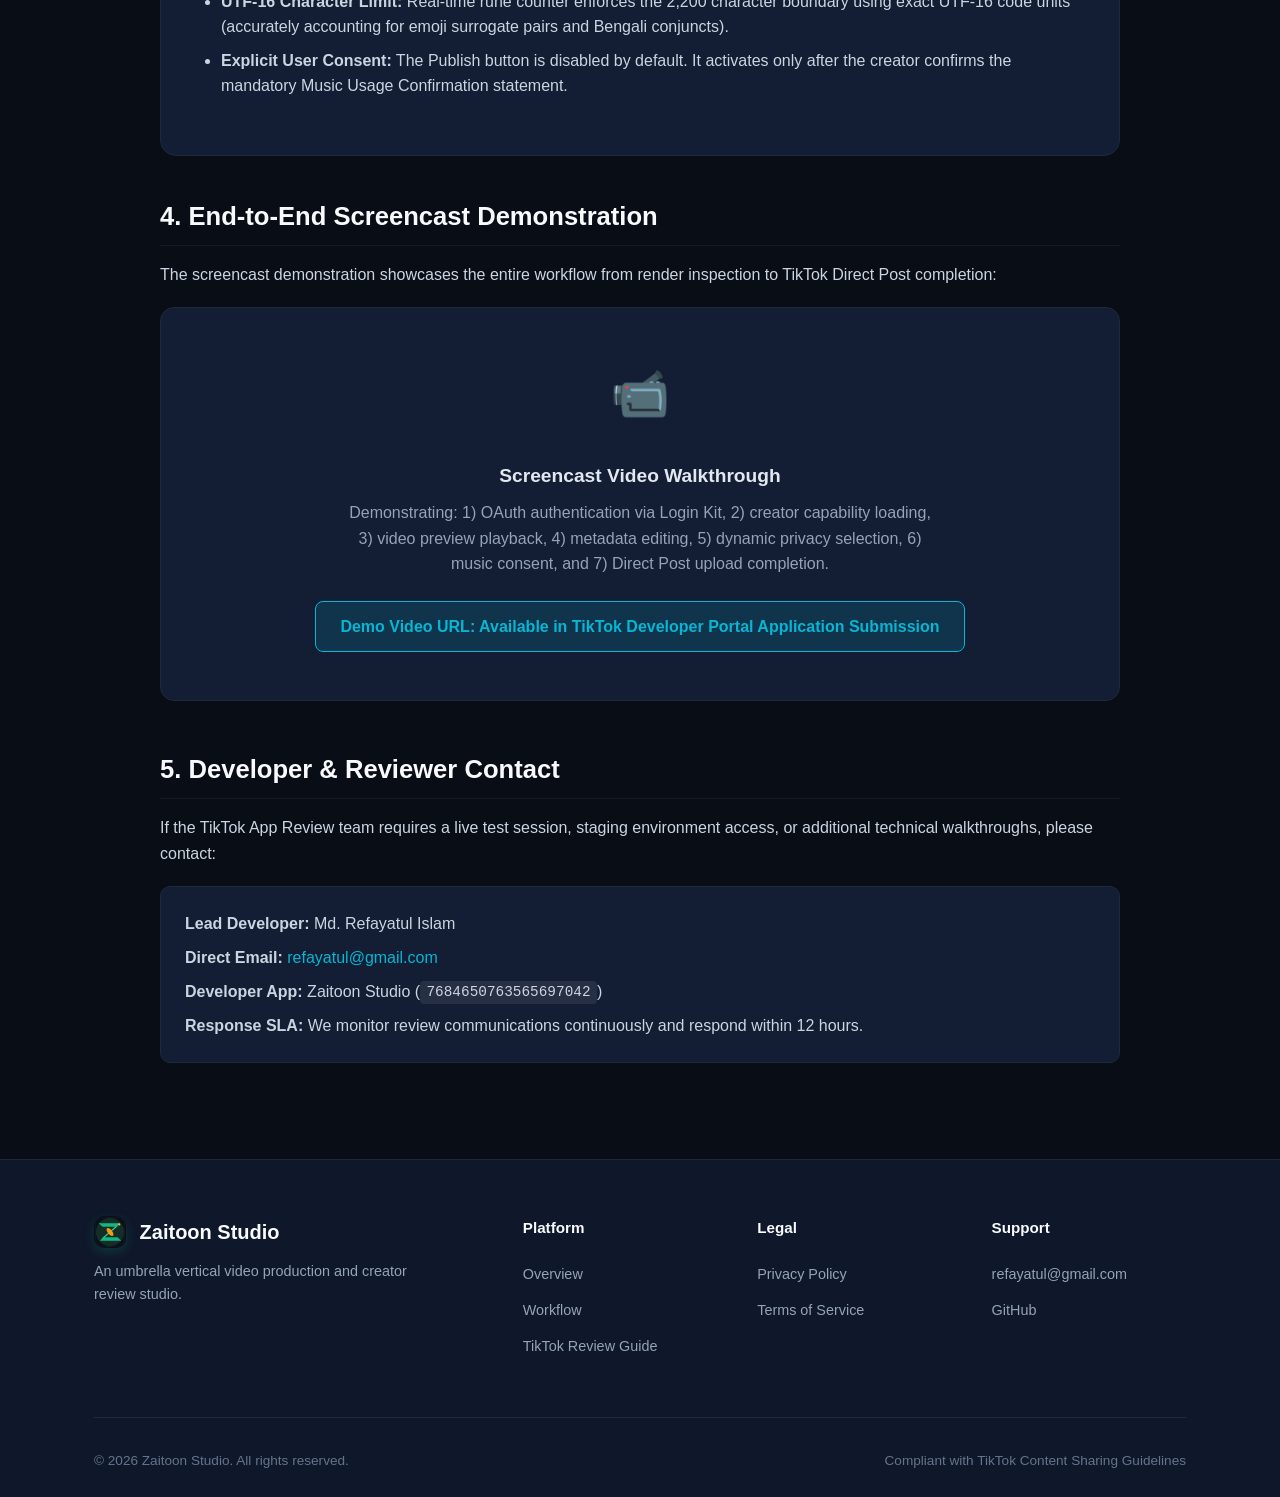
==== commit a82af8b5: "feat: add launch local studio link on review page" ====
--- a/review/index.html
+++ b/review/index.html
@@ -51,6 +51,10 @@
           <div><strong>OAuth Loopback URI:</strong> <code>http://127.0.0.1:8080/callback/</code></div>
           <div><strong>Products:</strong> Login Kit, Content Posting API</div>
           <div><strong>Posting Mode:</strong> Direct Post (FILE_UPLOAD)</div>
+        </div>
+        <div style="margin-top: 1rem; display: flex; align-items: center; justify-content: space-between; flex-wrap: wrap; gap: 0.75rem;">
+          <a href="http://127.0.0.1:8080" target="_blank" class="btn-primary" style="display: inline-block; font-size: 0.85rem; padding: 0.45rem 0.9rem; text-decoration: none;">Launch Local Review Studio (127.0.0.1:8080) ↗</a>
+          <span style="font-size: 0.8rem; color: var(--accent-emerald);">● Local Server Active on Port 8080</span>
         </div>
         <div style="margin-top: 1rem; padding-top: 0.75rem; border-top: 1px solid var(--border-color); font-size: 0.85rem; color: var(--text-muted);">
           Note: In accordance with RFC 8252 for desktop applications, the OAuth callback uses local loopback IP redirection. The public production website is hosted statically for review and policy documentation.
